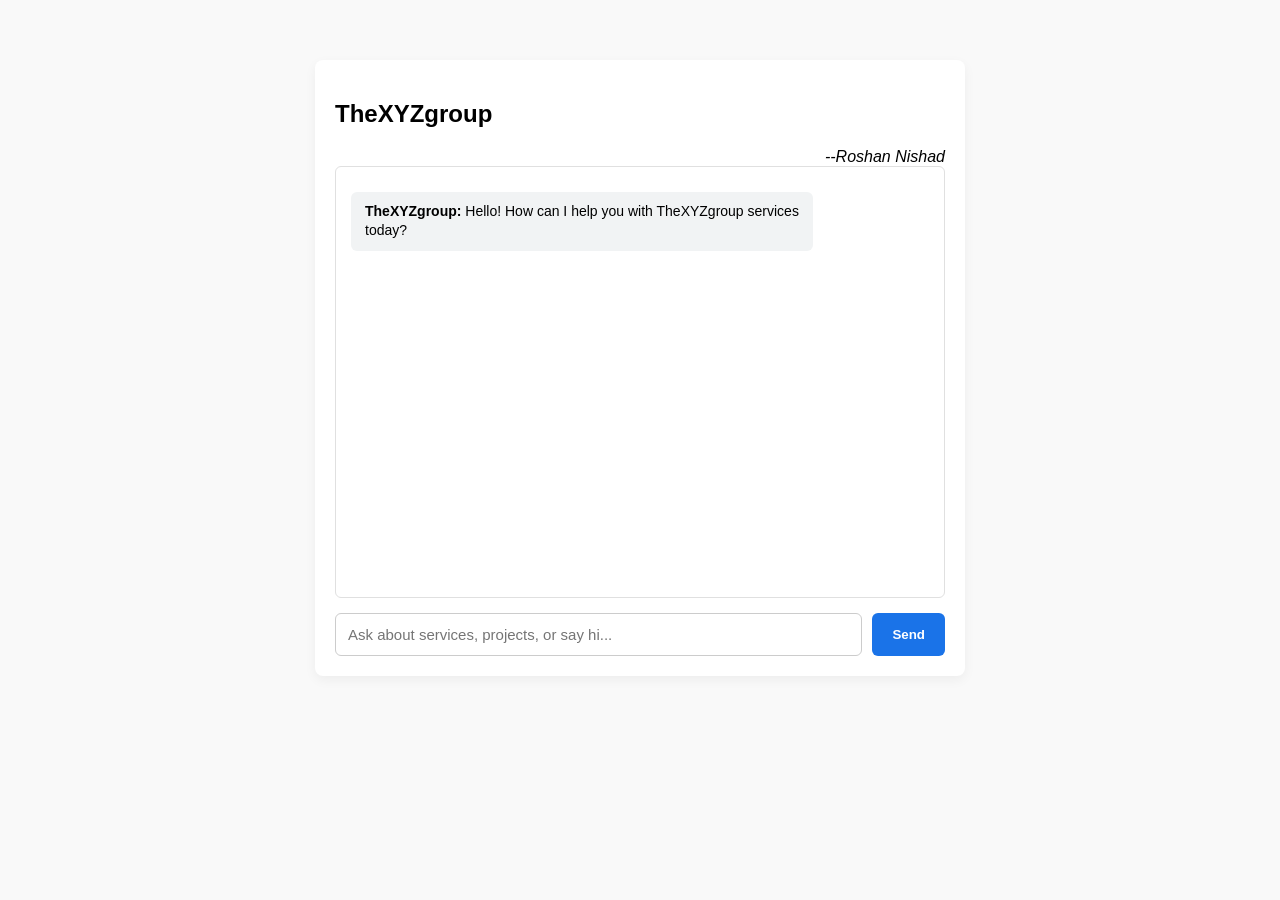
==== index.html @ fff04e06 "Add files via upload" ====
<!DOCTYPE html>
<html lang="en">
<head>
    <meta charset="UTF-8">
    <meta name="viewport" content="width=device-width, initial-scale=1.0">
    <title>TheXYZgroup Chatbot</title>
    <style>
        body { font-family: 'Segoe UI', Tahoma, Geneva, Verdana, sans-serif;
                 max-width: 650px;
                    margin: 40px auto;
                   padding: 20px;
                background: #f9f9f9; }
        .chat-container { background: white;
                            padding: 20px;
                        border-radius: 8px;
                            box-shadow: 0 4px 12px rgba(0,0,0,0.05); }
        #chat-box { border: 1px solid #e0e0e0;
                    height: 400px; overflow-y: auto;
                    padding: 15px; margin-bottom: 15px;
                    border-radius: 6px;
                        background: #fff; }
        .msg { margin: 10px 0;
                padding: 10px 14px;
                border-radius: 6px;
                line-height: 1.4;
                    font-size: 14px; }
        .user { background: #e3f2fd;
             text-align: right;
              margin-left: 20%; }
        .bot { background: #f1f3f4; text-align: left; margin-right: 20%; }
        .input-row { display: flex; gap: 10px; }
        input[type="text"] { flex: 1; padding: 12px; border-radius: 6px; border: 1px solid #ccc; font-size: 15px; outline: none; }
        button { padding: 12px 20px; background: #1a73e8; color: white; border: none; border-radius: 6px; cursor: pointer; font-weight: bold; }
        button:hover { background: #1557b0; }
    </style>
</head>
<body>

    <div class="chat-container">
        <h2>TheXYZgroup</h2>
        <cite style="display: block; text-align: right;">--Roshan Nishad</cite>
        <div id="chat-box">
            <div class="msg bot"><b>TheXYZgroup:</b> Hello! How can I help you with TheXYZgroup services today?</div>
        </div>

        <div class="input-row">
            <input type="text" id="userInput" placeholder="Ask about services, projects, or say hi..." onkeypress="handleKey(event)">
            <button onclick="sendMessage()">Send</button>
        </div>
    </div>

    <script>
        // Track the conversation array in the browser
        let conversationHistory = [];

        async function sendMessage() {
            const inputField = document.getElementById("userInput");
            const message = inputField.value.trim();
            if (!message) return;

            const chatBox = document.getElementById("chat-box");
            chatBox.innerHTML += `<div class="msg user"><b>You:</b> ${message}</div>`;
            inputField.value = "";
            chatBox.scrollTop = chatBox.scrollHeight;

            // Add user message to history
            conversationHistory.push({ role: "user", content: message });

            try {
                const res = await fetch("/chat", {
                    method: "POST",
                    headers: { "Content-Type": "application/json" },
                    body: JSON.stringify({ history: conversationHistory })
                });

                const data = await res.json();
                
                // Add assistant response to history
                conversationHistory.push({ role: "assistant", content: data.response });

                chatBox.innerHTML += `<div class="msg bot"><b>TheXYZgroup:</b> ${data.response}</div>`;
                chatBox.scrollTop = chatBox.scrollHeight;
            } catch (err) {
                chatBox.innerHTML += `<div class="msg bot" style="color: red;"><b>Error:</b> Server communication failed.</div>`;
            }
        }

        function handleKey(e) {
            if (e.key === "Enter") sendMessage();
        }
    </script>
</body>
</html>
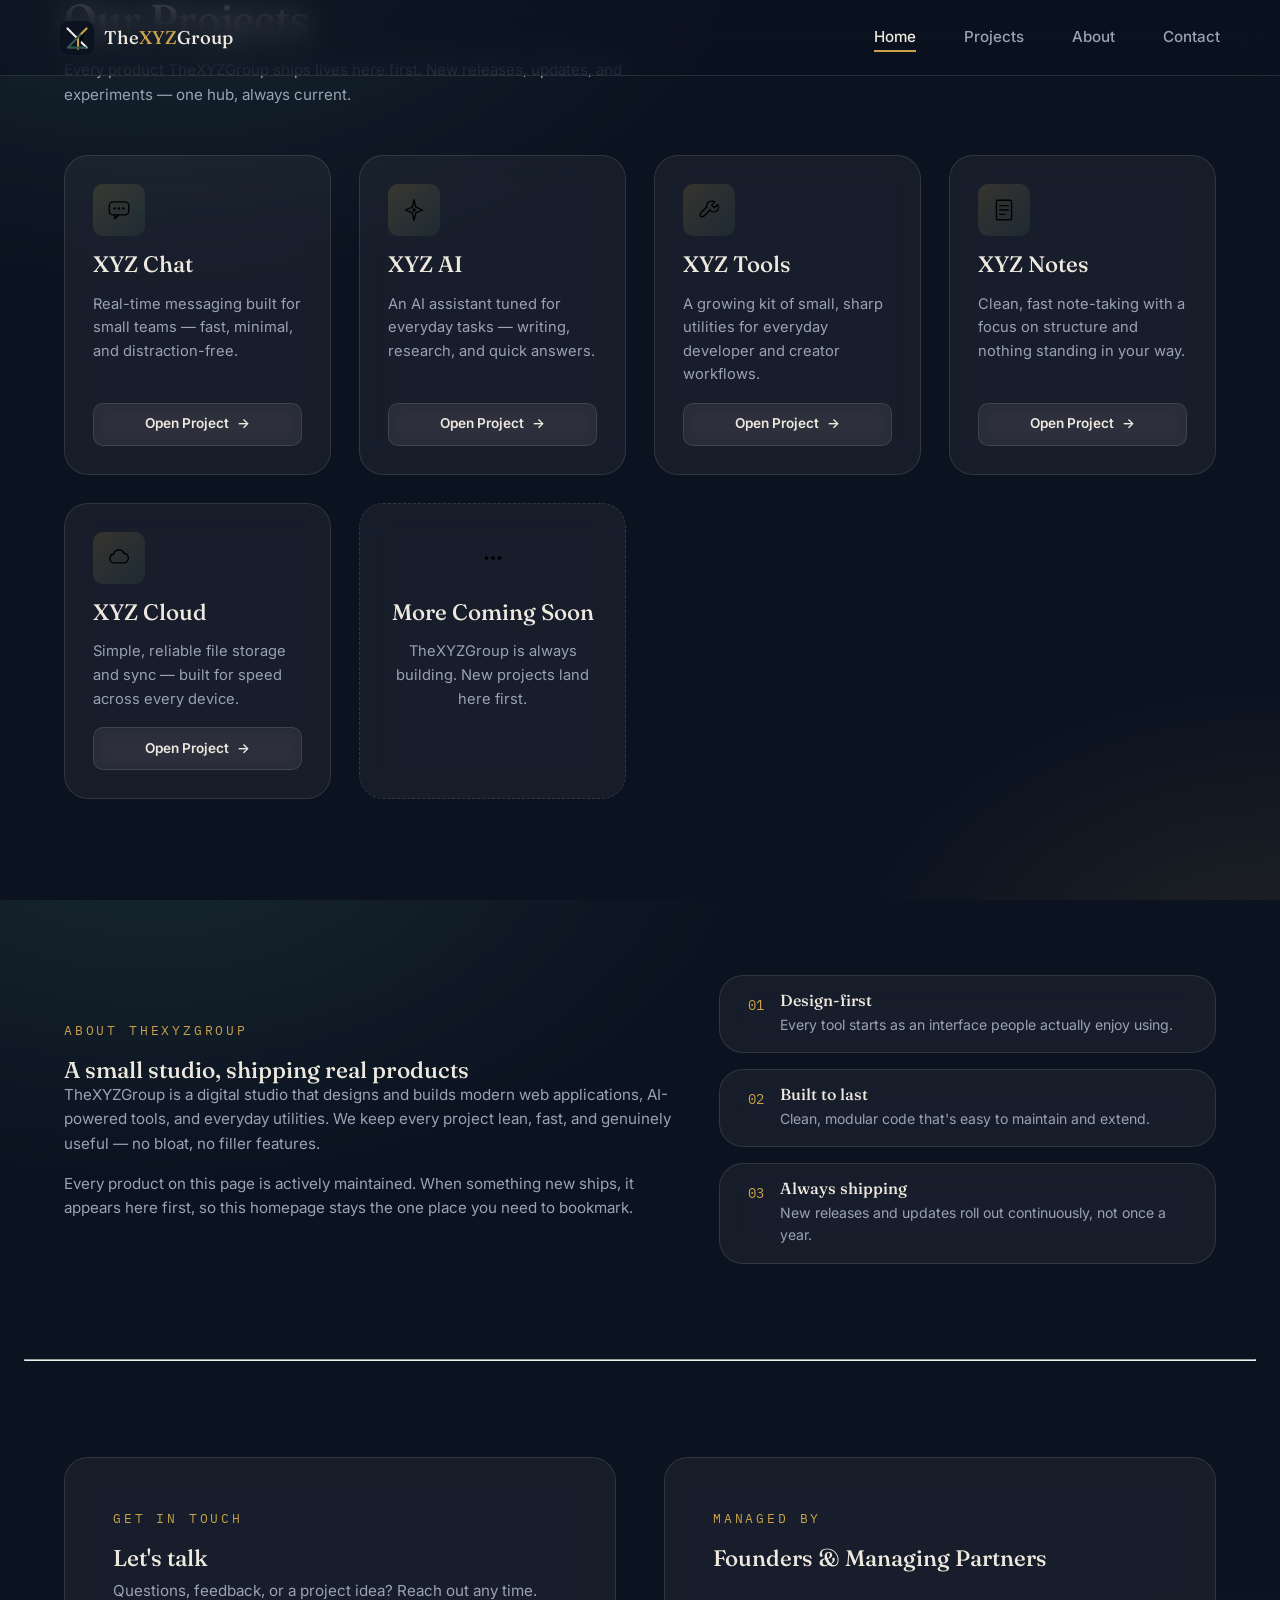
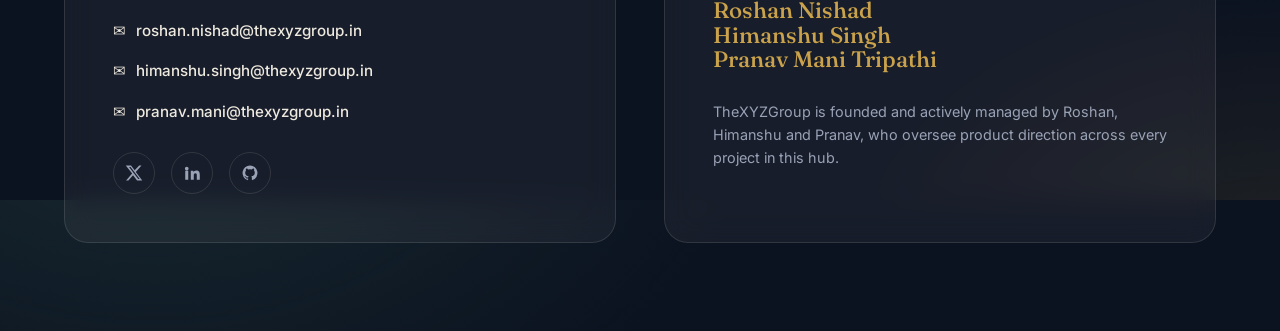
==== commit c931d41f: "Add files via upload" ====
--- a/index.html
+++ b/index.html
@@ -1,93 +1,260 @@
 <!DOCTYPE html>
 <html lang="en">
 <head>
-    <meta charset="UTF-8">
-    <meta name="viewport" content="width=device-width, initial-scale=1.0">
-    <title>TheXYZgroup Chatbot</title>
-    <style>
-        body { font-family: 'Segoe UI', Tahoma, Geneva, Verdana, sans-serif;
-                 max-width: 650px;
-                    margin: 40px auto;
-                   padding: 20px;
-                background: #f9f9f9; }
-        .chat-container { background: white;
-                            padding: 20px;
-                        border-radius: 8px;
-                            box-shadow: 0 4px 12px rgba(0,0,0,0.05); }
-        #chat-box { border: 1px solid #e0e0e0;
-                    height: 400px; overflow-y: auto;
-                    padding: 15px; margin-bottom: 15px;
-                    border-radius: 6px;
-                        background: #fff; }
-        .msg { margin: 10px 0;
-                padding: 10px 14px;
-                border-radius: 6px;
-                line-height: 1.4;
-                    font-size: 14px; }
-        .user { background: #e3f2fd;
-             text-align: right;
-              margin-left: 20%; }
-        .bot { background: #f1f3f4; text-align: left; margin-right: 20%; }
-        .input-row { display: flex; gap: 10px; }
-        input[type="text"] { flex: 1; padding: 12px; border-radius: 6px; border: 1px solid #ccc; font-size: 15px; outline: none; }
-        button { padding: 12px 20px; background: #1a73e8; color: white; border: none; border-radius: 6px; cursor: pointer; font-weight: bold; }
-        button:hover { background: #1557b0; }
-    </style>
+  <!-- ============================ META / SEO ============================ -->
+  <meta charset="UTF-8">
+  <meta name="viewport" content="width=device-width, initial-scale=1.0">
+  <title>TheXYZGroup — Building Innovative Digital Projects</title>
+  <meta name="description" content="TheXYZGroup is a digital studio building modern web apps, AI tools, and utilities. Explore XYZ Chat, XYZ AI, XYZ Tools, XYZ Notes, XYZ Cloud, and more.">
+  <meta name="keywords" content="TheXYZGroup, XYZ Chat, XYZ AI, XYZ Tools, XYZ Notes, XYZ Cloud, digital studio, web apps">
+  <meta name="author" content="Roshan Nishad, Himanshu Singh">
+  <meta name="theme-color" content="#0b1220">
+  <link rel="canonical" href="https://www.thexyzgroup.com/">
+
+  <!-- Favicon -->
+  <link rel="icon" type="image/svg+xml" href="assets/icons/favicon.svg">
+
+  <!-- Open Graph -->
+  <meta property="og:type" content="website">
+  <meta property="og:title" content="TheXYZGroup — Building Innovative Digital Projects">
+  <meta property="og:description" content="A digital studio building modern web apps, AI tools, and utilities. Explore every TheXYZGroup project from one hub.">
+  <meta property="og:image" content="https://www.thexyzgroup.com/assets/images/og-image.png">
+  <meta property="og:url" content="https://www.thexyzgroup.com/">
+  <meta property="og:site_name" content="TheXYZGroup">
+
+  <!-- Twitter Card -->
+  <meta name="twitter:card" content="summary_large_image">
+  <meta name="twitter:title" content="TheXYZGroup — Building Innovative Digital Projects">
+  <meta name="twitter:description" content="A digital studio building modern web apps, AI tools, and utilities.">
+  <meta name="twitter:image" content="https://www.thexyzgroup.com/assets/images/og-image.png">
+
+  <!-- Fonts: display serif + body sans + mono for labels/eyebrows -->
+  <link rel="preconnect" href="https://fonts.googleapis.com">
+  <link rel="preconnect" href="https://fonts.gstatic.com" crossorigin>
+  <link href="https://fonts.googleapis.com/css2?family=Fraunces:opsz,wght@9..144,300;9..144,450;9..144,600&family=Inter:wght@300;400;500;600;700&family=IBM+Plex+Mono:wght@400;500&display=swap" rel="stylesheet">
+
+  <!-- Stylesheet -->
+  <link rel="stylesheet" href="css/style.css">
 </head>
 <body>
 
-    <div class="chat-container">
-        <h2>TheXYZgroup</h2>
-        <cite style="display: block; text-align: right;">--Roshan Nishad</cite>
-        <div id="chat-box">
-            <div class="msg bot"><b>TheXYZgroup:</b> Hello! How can I help you with TheXYZgroup services today?</div>
-        </div>
-
-        <div class="input-row">
-            <input type="text" id="userInput" placeholder="Ask about services, projects, or say hi..." onkeypress="handleKey(event)">
-            <button onclick="sendMessage()">Send</button>
-        </div>
-    </div>
-
-    <script>
-        // Track the conversation array in the browser
-        let conversationHistory = [];
-
-        async function sendMessage() {
-            const inputField = document.getElementById("userInput");
-            const message = inputField.value.trim();
-            if (!message) return;
-
-            const chatBox = document.getElementById("chat-box");
-            chatBox.innerHTML += `<div class="msg user"><b>You:</b> ${message}</div>`;
-            inputField.value = "";
-            chatBox.scrollTop = chatBox.scrollHeight;
-
-            // Add user message to history
-            conversationHistory.push({ role: "user", content: message });
-
-            try {
-                const res = await fetch("/chat", {
-                    method: "POST",
-                    headers: { "Content-Type": "application/json" },
-                    body: JSON.stringify({ history: conversationHistory })
-                });
-
-                const data = await res.json();
-                
-                // Add assistant response to history
-                conversationHistory.push({ role: "assistant", content: data.response });
-
-                chatBox.innerHTML += `<div class="msg bot"><b>TheXYZgroup:</b> ${data.response}</div>`;
-                chatBox.scrollTop = chatBox.scrollHeight;
-            } catch (err) {
-                chatBox.innerHTML += `<div class="msg bot" style="color: red;"><b>Error:</b> Server communication failed.</div>`;
-            }
-        }
-
-        function handleKey(e) {
-            if (e.key === "Enter") sendMessage();
-        }
-    </script>
+  <!-- Accessibility: skip straight to main content -->
+  <a class="skip-link" href="#main">Skip to main content</a>
+
+  <!-- ============================ NAVIGATION ============================ -->
+  <header>
+    <nav class="navbar" id="navbar" aria-label="Primary">
+      <div class="container">
+        <a class="brand" href="#home" aria-label="TheXYZGroup home">
+          <img src="assets/icons/favicon.svg" alt="" width="34" height="34" loading="eager">
+          <span>The<b>XYZ</b>Group</span>
+        </a>
+
+        <ul class="nav-links" id="nav-links">
+          <li><a href="#home" aria-current="page">Home</a></li>
+          <li><a href="#projects">Projects</a></li>
+          <li><a href="#about">About</a></li>
+          <li><a href="#contact">Contact</a></li>
+        </ul>
+      </div>
+    </nav>
+  </header>
+
+  <main id="main">
+
+    <!-- ============================== HERO ============================== -->
+    <section class="hero" id="home" aria-label="Introduction">
+      <div class="hero-bg" aria-hidden="true"></div>
+      <div class="orb orb-1" aria-hidden="true"></div>
+      <div class="orb orb-2" aria-hidden="true"></div>
+      <div class="orb orb-3" aria-hidden="true"></div>
+
+      <div class="container">
+        <span class="hero-tag"><span class="dot" aria-hidden="true"></span>Actively building</span>
+
+        <h1>Building <em>Innovative</em> Digital Projects</h1>
+
+        <p>
+          TheXYZGroup designs and ships modern web apps, AI-powered tools, and everyday
+          utilities — all gathered in one place so you can find, open, and use them in seconds<a  href="birthday.html">.</a>
+        </p>
+
+        <div class="hero-actions">
+          <a class="btn btn-primary" href="#projects">Explore Projects</a>
+          <a class="btn btn-secondary" href="#contact">Contact Us</a>
+        </div>
+      </div>
+    </section>
+
+    <!-- ============================= PROJECTS ============================= -->
+    <section class="section" id="projects" aria-labelledby="projects-heading">
+      <div class="container">
+        <div class="section-head reveal">
+          <span class="eyebrow">What we're building</span>
+          <h2 id="projects-heading">Our Projects</h2>
+          <p>Every product TheXYZGroup ships lives here first. New releases, updates, and experiments — one hub, always current.</p>
+        </div>
+
+        <div class="projects-grid">
+
+          <article class="project-card glass reveal">
+            <div class="project-icon">
+              <img src="assets/icons/xyz-chat.svg" alt="" width="26" height="26" loading="lazy">
+            </div>
+            <h3>XYZ Chat</h3>
+            <p>Real-time messaging built for small teams — fast, minimal, and distraction-free.</p>
+            <a class="btn btn-secondary btn-small" href="coming.html">
+              Open Project <span aria-hidden="true">→</span>
+            </a>
+          </article>
+
+          <article class="project-card glass reveal">
+            <div class="project-icon">
+              <img src="assets/icons/xyz-ai.svg" alt="" width="26" height="26" loading="lazy">
+            </div>
+            <h3>XYZ AI</h3>
+            <p>An AI assistant tuned for everyday tasks — writing, research, and quick answers.</p>
+            <a class="btn btn-secondary btn-small" href="chatbot-ai.html">
+              Open Project <span aria-hidden="true">→</span>
+            </a>
+          </article>
+
+          <article class="project-card glass reveal">
+            <div class="project-icon">
+              <img src="assets/icons/xyz-tools.svg" alt="" width="26" height="26" loading="lazy">
+            </div>
+            <h3>XYZ Tools</h3>
+            <p>A growing kit of small, sharp utilities for everyday developer and creator workflows.</p>
+            <a class="btn btn-secondary btn-small" href="coming.html">
+              Open Project <span aria-hidden="true">→</span>
+            </a>
+          </article>
+
+          <article class="project-card glass reveal">
+            <div class="project-icon">
+              <img src="assets/icons/xyz-notes.svg" alt="" width="26" height="26" loading="lazy">
+            </div>
+            <h3>XYZ Notes</h3>
+            <p>Clean, fast note-taking with a focus on structure and nothing standing in your way.</p>
+            <a class="btn btn-secondary btn-small" href="coming.html">
+              Open Project <span aria-hidden="true">→</span>
+            </a>
+          </article>
+
+          <article class="project-card glass reveal">
+            <div class="project-icon">
+              <img src="assets/icons/xyz-cloud.svg" alt="" width="26" height="26" loading="lazy">
+            </div>
+            <h3>XYZ Cloud</h3>
+            <p>Simple, reliable file storage and sync — built for speed across every device.</p>
+            <a class="btn btn-secondary btn-small" href="coming.html">
+              Open Project <span aria-hidden="true">→</span>
+            </a>
+          </article>
+
+          <article class="project-card glass is-placeholder reveal">
+            <div class="project-icon">
+              <img src="assets/icons/xyz-more.svg" alt="" width="26" height="26" loading="lazy">
+            </div>
+            <h3>More Coming Soon</h3>
+            <p>TheXYZGroup is always building. New projects land here first.</p>
+          </article>
+
+        </div>
+      </div>
+    </section>
+
+    <!-- =============================== ABOUT =============================== -->
+    <section class="section" id="about" aria-labelledby="about-heading">
+      <div class="container about-grid">
+        <div class="about-copy reveal">
+          <span class="eyebrow">About TheXYZGroup</span>
+          <h2 id="about-heading">A small studio, shipping real products</h2>
+          <p>
+            TheXYZGroup is a digital studio that designs and builds modern web applications,
+            AI-powered tools, and everyday utilities. We keep every project lean, fast, and
+            genuinely useful — no bloat, no filler features.
+          </p>
+          <p>
+            Every product on this page is actively maintained. When something new ships,
+            it appears here first, so this homepage stays the one place you need to bookmark.
+          </p>
+        </div>
+
+        <div class="about-pillars reveal">
+          <div class="pillar glass">
+            <span class="num">01</span>
+            <div>
+              <h4>Design-first</h4>
+              <p>Every tool starts as an interface people actually enjoy using.</p>
+            </div>
+          </div>
+          <div class="pillar glass">
+            <span class="num">02</span>
+            <div>
+              <h4>Built to last</h4>
+              <p>Clean, modular code that's easy to maintain and extend.</p>
+            </div>
+          </div>
+          <div class="pillar glass">
+            <span class="num">03</span>
+            <div>
+              <h4>Always shipping</h4>
+              <p>New releases and updates roll out continuously, not once a year.</p>
+            </div>
+          </div>
+        </div>
+      </div>
+    </section><hr>
+    <!-- ============================== CONTACT ============================== -->
+    <section class="section" id="contact" aria-labelledby="contact-heading">
+      <div class="container contact-grid">
+        <div class="contact-card glass reveal">
+          <span class="eyebrow">Get in touch</span>
+          <h2 id="contact-heading">Let's talk</h2>
+          <p style="color:var(--color-text-muted); margin-top:var(--space-xs);">
+            Questions, feedback, or a project idea? Reach out any time.
+          </p>
+
+          <div class="contact-list">
+            <a href="mailto:roshan.nishad@thexyzgroup.in">
+              <span aria-hidden="true">✉</span> roshan.nishad@thexyzgroup.in
+            </a>
+            <a href="mailto:himanshu.singh@thexyzgroup.in">
+              <span aria-hidden="true">✉</span> himanshu.singh@thexyzgroup.in
+            </a>
+            <a href="mailto:pranav.mani@thexyzgroup.in">
+              <span aria-hidden="true">✉</span> pranav.mani@thexyzgroup.in
+            </a>
+          </div>
+
+          <div class="social-row" aria-label="Social media links">
+            <a class="social-icon" href="#" aria-label="TheXYZGroup on X (Twitter)">
+              <svg viewBox="0 0 24 24" fill="currentColor" aria-hidden="true"><path d="M18.9 2H22l-7.6 8.7L23 22h-6.9l-5.4-6.9L4.5 22H1.4l8.1-9.3L1 2h7l4.9 6.3L18.9 2Zm-1.2 18h1.9L7.4 4H5.4l12.3 16Z"/></svg>
+            </a>
+            <a class="social-icon" href="#" aria-label="TheXYZGroup on LinkedIn">
+              <svg viewBox="0 0 24 24" fill="currentColor" aria-hidden="true"><path d="M4.98 3.5a2.5 2.5 0 1 1 0 5 2.5 2.5 0 0 1 0-5ZM3 9h4v12H3V9Zm7 0h3.8v1.7h.05c.53-.95 1.83-1.95 3.77-1.95 4.03 0 4.78 2.53 4.78 5.83V21h-4v-5.6c0-1.34-.02-3.06-1.87-3.06-1.87 0-2.16 1.46-2.16 2.96V21h-4V9Z"/></svg>
+            </a>
+            <a class="social-icon" href="#" aria-label="TheXYZGroup on GitHub">
+              <svg viewBox="0 0 24 24" fill="currentColor" aria-hidden="true"><path d="M12 2a10 10 0 0 0-3.16 19.49c.5.09.68-.22.68-.48v-1.7c-2.78.6-3.37-1.34-3.37-1.34-.46-1.15-1.11-1.46-1.11-1.46-.9-.62.07-.6.07-.6 1 .07 1.53 1.03 1.53 1.03.9 1.53 2.34 1.09 2.91.83.09-.65.35-1.09.63-1.34-2.22-.25-4.56-1.11-4.56-4.94 0-1.09.39-1.98 1.03-2.68-.1-.25-.45-1.27.1-2.65 0 0 .84-.27 2.75 1.02a9.53 9.53 0 0 1 5 0c1.91-1.29 2.75-1.02 2.75-1.02.55 1.38.2 2.4.1 2.65.64.7 1.03 1.59 1.03 2.68 0 3.84-2.34 4.68-4.57 4.93.36.31.68.92.68 1.85v2.74c0 .27.18.58.69.48A10 10 0 0 0 12 2Z"/></svg>
+            </a>
+          </div>
+        </div>
+
+        <div class="contact-card glass reveal">
+          <span class="eyebrow">Managed by</span>
+          <h2 style="font-size:var(--fs-h3);">Founders &amp; Managing Partners</h2>
+          <div class="contact-list" style="margin-top:var(--space-md);">
+            <h2 style="font-size:var(--fs-h3);color:  #c9a24b">Roshan Nishad <span style="color:white"><br></span> Himanshu Singh <span style="color:white"><br></span> Pranav Mani Tripathi</h2></div>
+          <p style="color:var(--color-text-muted); margin-top:var(--space-md); font-size:0.9rem;">
+            TheXYZGroup is founded and actively managed by Roshan, Himanshu and Pranav, who oversee
+            product direction across every project in this hub.
+          </p>
+        </div>
+      </div>
+    </section>
+  </main>
+  <!-- JavaScript (deferred so it never blocks rendering) -->
+  <script src="js/script.js" defer></script>
 </body>
 </html>
--- a/css/style.css
+++ b/css/style.css
@@ -0,0 +1,834 @@
+
+:root{
+  --color-bg:            #0b1220;
+  --color-bg-alt:        #0f1a30;
+  --color-surface:       rgba(238, 233, 223, 0.05);
+  --color-surface-solid: #121c33;
+  --color-border:        rgba(238, 233, 223, 0.12);
+  --color-text:          #eee9df;
+  --color-text-muted:    #9aa2b6;
+  --color-brass:         #c9a24b;
+  --color-brass-strong:  #e0b968;
+  --color-teal:          #31584f;
+  --color-teal-strong:   #3f7267;
+
+  --gradient-hero: radial-gradient(1200px 700px at 12% -10%, rgba(49,88,79,0.35), transparent 60%),
+                    radial-gradient(900px 650px at 100% 0%, rgba(201,162,75,0.16), transparent 55%);
+  --gradient-cta:  linear-gradient(135deg, var(--color-brass) 0%, var(--color-brass-strong) 100%);
+
+  --font-display: 'Fraunces', Georgia, serif;
+  --font-body:    'Inter', -apple-system, BlinkMacSystemFont, sans-serif;
+  --font-mono:    'IBM Plex Mono', 'Courier New', monospace;
+
+  --fs-h1:   clamp(2.2rem, 6vw, 4.4rem);
+  --fs-h2:   clamp(1.7rem, 4vw, 2.6rem);
+  --fs-h3:   clamp(1.15rem, 2.4vw, 1.4rem);
+  --fs-body: clamp(0.95rem, 1.1vw, 1.05rem);
+  --fs-small:clamp(0.8rem, 1vw, 0.875rem);
+
+  --space-xs: 0.5rem;
+  --space-sm: 1rem;
+  --space-md: 1.75rem;
+  --space-lg: 3rem;
+  --space-xl: 5.5rem;
+
+  --radius-sm: 10px;
+  --radius-md: 16px;
+  --radius-lg: 24px;
+  --shadow-soft: 0 10px 30px rgba(0,0,0,0.35);
+  --shadow-lift: 0 20px 45px rgba(0,0,0,0.45);
+
+  /* Motion */
+  --ease: cubic-bezier(.2,.7,.2,1);
+  --dur-fast: 0.25s;
+  --dur-med:  0.5s;
+
+  /* Layout */
+  --container-max: 1240px;
+  --nav-height: 76px;
+}
+/* ------------------------------ 2. RESET -------------------------------- */
+*, *::before, *::after{ box-sizing: border-box; }
+html{
+  scroll-behavior: smooth;
+  scroll-padding-top: var(--nav-height);
+}
+body{
+  margin: 0;
+  background: var(--color-bg);
+  color: var(--color-text);
+  font-family: var(--font-body);
+  font-size: var(--fs-body);
+  line-height: 1.6;
+  -webkit-font-smoothing: antialiased;
+  overflow-x: hidden;
+  transition: background var(--dur-med) var(--ease), color var(--dur-med) var(--ease);
+}
+img{ max-width: 100%; display: block; }
+a{ color: inherit; text-decoration: none; }
+button{ font: inherit; cursor: pointer; }
+ul{ list-style: none; margin: 0; padding: 0; }
+h1, h2, h3, h4{
+  font-family: var(--font-display);
+  font-weight: 500;
+  line-height: 1.1;
+  margin: 0;
+}
+p{ margin: 0; }
+
+/* Respect reduced-motion preference */
+@media (prefers-reduced-motion: reduce){
+  html{ scroll-behavior: auto; }
+  *, *::before, *::after{
+    animation-duration: 0.01ms !important;
+    animation-iteration-count: 1 !important;
+    transition-duration: 0.01ms !important;
+  }
+}
+
+/* Visible keyboard focus for accessibility */
+a:focus-visible,
+button:focus-visible,
+input:focus-visible{
+  outline: 2px solid var(--color-brass);
+  outline-offset: 3px;
+  border-radius: 4px;
+}
+
+/* Skip-to-content link (accessibility) */
+.skip-link{
+  position: absolute;
+  left: -999px;
+  top: auto;
+  background: var(--color-brass);
+  color: var(--color-bg);
+  padding: 12px 18px;
+  border-radius: 0 0 8px 0;
+  z-index: 1000;
+  font-weight: 600;
+}
+.skip-link:focus{
+  left: 0;
+  top: 0;
+}
+
+/* ----------------------------- 3. UTILITIES ------------------------------ */
+.container{
+  width: 100%;
+  max-width: var(--container-max);
+  margin-inline: auto;
+  padding-inline: clamp(1.25rem, 4vw, 2.5rem);
+}
+.section{
+  padding-block: var(--space-xl);
+}
+.section-head{
+  max-width: 640px;
+  margin-bottom: var(--space-lg);
+}
+.eyebrow{
+  display: inline-block;
+  font-family: var(--font-mono);
+  font-size: var(--fs-small);
+  letter-spacing: 0.22em;
+  text-transform: uppercase;
+  color: var(--color-brass);
+  margin-bottom: var(--space-sm);
+}
+.section-head h2{ font-size: var(--fs-h2); margin-bottom: var(--space-sm); }
+.section-head p{ color: var(--color-text-muted); font-size: var(--fs-body); }
+
+/* Buttons */
+.btn{
+  position: relative;
+  overflow: hidden;
+  display: inline-flex;
+  align-items: center;
+  justify-content: center;
+  gap: 0.5rem;
+  padding: 0.9rem 1.75rem;
+  border-radius: var(--radius-sm);
+  font-weight: 600;
+  font-size: 0.95rem;
+  border: 1px solid transparent;
+  transition: transform var(--dur-fast) var(--ease), box-shadow var(--dur-fast) var(--ease);
+  white-space: nowrap;
+}
+.btn:hover{ transform: translateY(-3px); }
+.btn:active{ transform: translateY(-1px); }
+
+.btn-primary{
+  background: var(--gradient-cta);
+  color: #17110a;
+  box-shadow: 0 8px 24px rgba(201,162,75,0.28);
+}
+.btn-primary:hover{ box-shadow: 0 14px 32px rgba(201,162,75,0.4); }
+
+.btn-secondary{
+  background: var(--color-surface);
+  color: var(--color-text);
+  border-color: var(--color-border);
+  backdrop-filter: blur(8px);
+}
+.btn-secondary:hover{ border-color: var(--color-brass); color: var(--color-brass-strong); }
+
+.btn-small{
+  padding: 0.6rem 1.1rem;
+  font-size: 0.85rem;
+  width: 100%;
+}
+
+/* Ripple effect (JS toggles .rippling + custom props --rx/--ry) */
+.btn .ripple{
+  position: absolute;
+  border-radius: 50%;
+  background: rgba(255,255,255,0.35);
+  transform: scale(0);
+  pointer-events: none;
+  animation: ripple 600ms ease-out forwards;
+}
+@keyframes ripple{
+  to{ transform: scale(3.2); opacity: 0; }
+}
+
+/* Glass card base */
+.glass{
+  background: var(--color-surface);
+  border: 1px solid var(--color-border);
+  backdrop-filter: blur(14px);
+  -webkit-backdrop-filter: blur(14px);
+  border-radius: var(--radius-lg);
+}
+
+/* Reveal-on-scroll (JS adds .is-visible via IntersectionObserver) */
+.reveal{
+  opacity: 0;
+  transform: translateY(24px);
+  transition: opacity 0.8s var(--ease), transform 0.8s var(--ease);
+}
+.reveal.is-visible{
+  opacity: 1;
+  transform: translateY(0);
+}
+
+/* ----------------------------- 4. NAVIGATION ----------------------------- */
+.navbar{
+  position: fixed;
+  inset: 0 0 auto 0;
+  height: var(--nav-height);
+  z-index: 100;
+  display: flex;
+  align-items: center;
+  background: rgba(11, 18, 32, 0.65);
+  backdrop-filter: blur(16px);
+  -webkit-backdrop-filter: blur(16px);
+  border-bottom: 1px solid var(--color-border);
+  transition: background var(--dur-med) var(--ease);
+}
+[data-theme="light"] .navbar{ background: rgba(247, 245, 240, 0.75); }
+
+.navbar.is-scrolled{
+  box-shadow: var(--shadow-soft);
+}
+
+.navbar .container{
+  display: flex;
+  align-items: center;
+  justify-content: space-between;
+}
+
+.brand{
+  display: flex;
+  align-items: center;
+  gap: 0.6rem;
+  font-family: var(--font-display);
+  font-size: 1.15rem;
+  font-weight: 500;
+}
+.brand img{ width: 34px; height: 34px; border-radius: 8px; }
+.brand b{ color: var(--color-brass); font-weight: 500; }
+
+.nav-links{
+  display: flex;
+  align-items: center;
+  gap: var(--space-lg);
+}
+.nav-links a{
+  font-size: 0.95rem;
+  font-weight: 500;
+  color: var(--color-text-muted);
+  position: relative;
+  padding-block: 4px;
+  transition: color var(--dur-fast) var(--ease);
+}
+.nav-links a::after{
+  content: "";
+  position: absolute;
+  left: 0; bottom: -2px;
+  width: 0; height: 2px;
+  background: var(--color-brass);
+  transition: width var(--dur-fast) var(--ease);
+}
+.nav-links a:hover,
+.nav-links a[aria-current="page"]{ color: var(--color-text); }
+.nav-links a:hover::after,
+.nav-links a[aria-current="page"]::after{ width: 100%; }
+
+.nav-actions{ display: flex; align-items: center; gap: var(--space-sm); }
+
+/* Theme toggle switch */
+.theme-toggle{
+  position: relative;
+  width: 52px;
+  height: 28px;
+  border-radius: 999px;
+  border: 1px solid var(--color-border);
+  background: var(--color-surface);
+  padding: 3px;
+}
+.theme-toggle .knob{
+  width: 20px; height: 20px;
+  border-radius: 50%;
+  background: var(--color-brass);
+  transition: transform var(--dur-fast) var(--ease);
+  display: flex; align-items: center; justify-content: center;
+  font-size: 11px;
+}
+[data-theme="light"] .theme-toggle .knob{ transform: translateX(24px); }
+
+/* Hamburger (mobile) */
+.hamburger{
+  display: none;
+  flex-direction: column;
+  gap: 5px;
+  width: 32px;
+  height: 32px;
+  padding: 6px;
+  background: transparent;
+  border: none;
+}
+.hamburger span{
+  display: block;
+  height: 2px;
+  width: 100%;
+  background: var(--color-text);
+  border-radius: 2px;
+  transition: transform var(--dur-fast) var(--ease), opacity var(--dur-fast) var(--ease);
+}
+.hamburger[aria-expanded="true"] span:nth-child(1){ transform: translateY(7px) rotate(45deg); }
+.hamburger[aria-expanded="true"] span:nth-child(2){ opacity: 0; }
+.hamburger[aria-expanded="true"] span:nth-child(3){ transform: translateY(-7px) rotate(-45deg); }
+
+/* --------------------------------- 5. HERO -------------------------------- */
+.hero{
+  position: relative;
+  min-height: 100svh;
+  display: flex;
+  align-items: center;
+  padding-top: var(--nav-height);
+  background: var(--gradient-hero), var(--color-bg);
+  overflow: hidden;
+}
+
+/* Animated ambient background: drifting glow orbs + grid */
+.hero-bg{
+  position: absolute;
+  inset: 0;
+  z-index: 0;
+  background-image:
+    linear-gradient(var(--color-border) 1px, transparent 1px),
+    linear-gradient(90deg, var(--color-border) 1px, transparent 1px);
+  background-size: 64px 64px;
+  mask-image: radial-gradient(ellipse 70% 60% at 50% 30%, black 40%, transparent 85%);
+  opacity: 0.5;
+}
+.orb{
+  position: absolute;
+  border-radius: 50%;
+  filter: blur(70px);
+  opacity: 0.55;
+  animation: drift 16s ease-in-out infinite;
+}
+.orb-1{ width: 380px; height: 380px; background: var(--color-teal-strong); top: -80px; left: -60px; }
+.orb-2{ width: 320px; height: 320px; background: var(--color-brass); bottom: -100px; right: -60px; animation-delay: -6s; }
+.orb-3{ width: 220px; height: 220px; background: var(--color-teal); top: 40%; right: 20%; animation-delay: -10s; }
+
+@keyframes drift{
+  0%, 100%{ transform: translate(0,0) scale(1); }
+  50%{ transform: translate(30px, -30px) scale(1.08); }
+}
+
+.hero .container{
+  position: relative;
+  z-index: 1;
+  display: flex;
+  flex-direction: column;
+  align-items: flex-start;
+  gap: var(--space-md);
+  max-width: 820px;
+}
+
+.hero-tag{
+  display: inline-flex;
+  align-items: center;
+  gap: 8px;
+  font-family: var(--font-mono);
+  font-size: 0.78rem;
+  letter-spacing: 0.16em;
+  text-transform: uppercase;
+  color: var(--color-brass);
+  padding: 8px 16px;
+  border: 1px solid rgba(201,162,75,0.35);
+  border-radius: 999px;
+}
+.hero-tag .dot{
+  width: 6px; height: 6px; border-radius: 50%;
+  background: var(--color-brass);
+  animation: pulse 2.4s infinite;
+}
+@keyframes pulse{
+  0%{ box-shadow: 0 0 0 0 rgba(201,162,75,0.55); }
+  70%{ box-shadow: 0 0 0 8px rgba(201,162,75,0); }
+  100%{ box-shadow: 0 0 0 0 rgba(201,162,75,0); }
+}
+
+.hero h1{
+  font-size: var(--fs-h1);
+  max-width: 14ch;
+}
+.hero h1 em{ font-style: italic; color: var(--color-brass); font-weight: 300; }
+
+.hero p{
+  font-size: clamp(1rem, 1.6vw, 1.2rem);
+  color: var(--color-text-muted);
+  max-width: 56ch;
+}
+
+.hero-actions{
+  display: flex;
+  gap: var(--space-sm);
+  flex-wrap: wrap;
+  margin-top: var(--space-xs);
+}
+
+.scroll-cue{
+  position: absolute;
+  bottom: var(--space-lg);
+  left: 50%;
+  transform: translateX(-50%);
+  display: flex;
+  flex-direction: column;
+  align-items: center;
+  gap: 6px;
+  color: var(--color-text-muted);
+  font-family: var(--font-mono);
+  font-size: 0.7rem;
+  letter-spacing: 0.14em;
+  text-transform: uppercase;
+  animation: bob 2.4s ease-in-out infinite;
+}
+@keyframes bob{
+  0%, 100%{ transform: translate(-50%, 0); }
+  50%{ transform: translate(-50%, 8px); }
+}
+
+/* ------------------------------- 6. PROJECTS ------------------------------ */
+.projects-grid{
+  display: grid;
+  grid-template-columns: repeat(auto-fit, minmax(260px, 1fr));
+  gap: var(--space-md);
+}
+
+.project-card{
+  display: flex;
+  flex-direction: column;
+  gap: var(--space-sm);
+  padding: var(--space-md);
+  transition: transform var(--dur-med) var(--ease), border-color var(--dur-fast) var(--ease), box-shadow var(--dur-med) var(--ease);
+}
+.project-card:hover,
+.project-card:focus-within{
+  transform: translateY(-8px);
+  border-color: rgba(201,162,75,0.4);
+  box-shadow: var(--shadow-lift);
+}
+
+.project-icon{
+  width: 52px;
+  height: 52px;
+  display: flex;
+  align-items: center;
+  justify-content: center;
+  border-radius: var(--radius-sm);
+  background: linear-gradient(135deg, rgba(201,162,75,0.18), rgba(49,88,79,0.22));
+  color: var(--color-brass);
+}
+.project-icon img{ width: 26px; height: 26px; }
+
+.project-card h3{ font-size: var(--fs-h3); }
+.project-card p{
+  color: var(--color-text-muted);
+  font-size: 0.92rem;
+  flex-grow: 1;
+}
+
+.project-card.is-placeholder{
+  align-items: center;
+  justify-content: center;
+  text-align: center;
+  border-style: dashed;
+}
+.project-card.is-placeholder .project-icon{ background: transparent; color: var(--color-text-muted); }
+
+/* --------------------------------- 7. ABOUT ------------------------------- */
+.about-grid{
+  display: grid;
+  grid-template-columns: 1.1fr 0.9fr;
+  gap: var(--space-lg);
+  align-items: center;
+}
+.about-copy p{ color: var(--color-text-muted); margin-bottom: var(--space-sm); }
+.about-copy p:last-child{ margin-bottom: 0; }
+
+.about-pillars{
+  display: grid;
+  gap: var(--space-sm);
+}
+.pillar{
+  display: flex;
+  gap: var(--space-sm);
+  padding: var(--space-sm) var(--space-md);
+  align-items: flex-start;
+}
+.pillar .num{
+  font-family: var(--font-mono);
+  color: var(--color-brass);
+  font-size: 0.85rem;
+  margin-top: 3px;
+}
+.pillar h4{ font-size: 1rem; margin-bottom: 4px; }
+.pillar p{ color: var(--color-text-muted); font-size: 0.88rem; }
+
+/* ------------------------------ 8. STATISTICS ----------------------------- */
+.stats-grid{
+  display: grid;
+  grid-template-columns: repeat(auto-fit, minmax(160px, 1fr));
+  gap: var(--space-md);
+  text-align: center;
+}
+.stat-card{ padding: var(--space-lg) var(--space-sm); }
+.stat-number{
+  font-family: var(--font-display);
+  font-size: clamp(2.2rem, 5vw, 3.2rem);
+  color: var(--color-brass);
+  display: flex;
+  align-items: baseline;
+  justify-content: center;
+  gap: 2px;
+}
+.stat-label{
+  margin-top: var(--space-xs);
+  font-family: var(--font-mono);
+  font-size: 0.78rem;
+  letter-spacing: 0.14em;
+  text-transform: uppercase;
+  color: var(--color-text-muted);
+}
+
+/* ------------------------------- 9. CONTACT ------------------------------- */
+.contact-grid{
+  display: grid;
+  grid-template-columns: 1fr 1fr;
+  gap: var(--space-lg);
+}
+.contact-card{ padding: var(--space-lg); }
+.contact-list{ display: grid; gap: var(--space-sm); margin-top: var(--space-sm); }
+.contact-list a{
+  display: flex;
+  align-items: center;
+  gap: 10px;
+  color: var(--color-text);
+  font-weight: 500;
+  transition: color var(--dur-fast) var(--ease);
+}
+.contact-list a:hover{ color: var(--color-brass-strong); }
+
+.social-row{
+  display: flex;
+  gap: var(--space-sm);
+  margin-top: var(--space-md);
+}
+.social-icon{
+  width: 42px; height: 42px;
+  display: flex; align-items: center; justify-content: center;
+  border-radius: 50%;
+  border: 1px solid var(--color-border);
+  color: var(--color-text-muted);
+  transition: color var(--dur-fast) var(--ease), border-color var(--dur-fast) var(--ease), transform var(--dur-fast) var(--ease);
+}
+.social-icon:hover{
+  color: var(--color-brass);
+  border-color: var(--color-brass);
+  transform: translateY(-3px);
+}
+.social-icon svg{ width: 18px; height: 18px; }
+
+/* ----------------------------- 12. RESPONSIVE ------------------------------ */
+
+/* Mobile nav drawer (≤ 860px) */
+@media (max-width: 860px){
+  .nav-links{
+    position: fixed;
+    top: var(--nav-height);
+    left: 0; right: 0;
+    flex-direction: column;
+    align-items: flex-start;
+    gap: 0;
+    background: var(--color-bg-alt);
+    border-bottom: 1px solid var(--color-border);
+    padding: var(--space-sm) clamp(1.25rem, 4vw, 2.5rem) var(--space-md);
+    transform: translateY(-8px);
+    opacity: 0;
+    visibility: hidden;
+    transition: opacity var(--dur-fast) var(--ease), transform var(--dur-fast) var(--ease), visibility var(--dur-fast);
+  }
+  .nav-links.is-open{
+    transform: translateY(0);
+    opacity: 1;
+    visibility: visible;
+  }
+  .nav-links a{ padding-block: 12px; width: 100%; }
+  .hamburger{ display: flex; }
+
+  .about-grid,
+  .contact-grid{ grid-template-columns: 1fr; }
+  .footer-top{ grid-template-columns: 1fr; gap: var(--space-md); }
+}
+
+@media (max-width: 480px){
+  .hero-actions .btn{ width: 100%; }
+  .hero-actions{ flex-direction: column; }
+}
+
+/* Large desktop / 4K refinement */
+@media (min-width: 1600px){
+  :root{ --container-max: 1440px; }
+}
+  :root{
+    --color-bg:            #0b1220;
+    --color-surface:       rgba(238, 233, 223, 0.05);
+    --color-border:        rgba(238, 233, 223, 0.12);
+    --color-text:          #eee9df;
+    --color-text-muted:    #9aa2b6;
+    --color-brass:         #c9a24b;
+    --color-brass-strong:  #e0b968;
+    --color-teal:           #31584f;
+    --font-display: 'Fraunces', Georgia, serif;
+    --font-body:    'Inter', -apple-system, BlinkMacSystemFont, sans-serif;
+    --font-mono:    'IBM Plex Mono', 'Courier New', monospace;
+    --radius-md: 16px;
+    --radius-sm: 10px;
+  }
+
+  *{ box-sizing: border-box; }
+  html, body{ height: 100%; }
+  body{
+    margin: 0;
+    min-height: 100%;
+    display: flex;
+    align-items: center;
+    justify-content: center;
+    padding: 24px;
+    background:
+      radial-gradient(1000px 620px at 12% -10%, rgba(49,88,79,0.32), transparent 60%),
+      radial-gradient(800px 560px at 100% 110%, rgba(201,162,75,0.12), transparent 55%),
+      var(--color-bg);
+    color: var(--color-text);
+    font-family: var(--font-body);
+    -webkit-font-smoothing: antialiased;
+  }
+
+  .page{
+    width: 100%;
+    max-width: 640px;
+  }
+
+  .back-link{
+    display: inline-flex;
+    align-items: center;
+    gap: 6px;
+    font-family: var(--font-mono);
+    font-size: 12px;
+    letter-spacing: 0.08em;
+    text-transform: uppercase;
+    color: var(--color-text-muted);
+    text-decoration: none;
+    margin-bottom: 20px;
+    transition: color 0.2s ease;
+  }
+  .back-link:hover{ color: var(--color-brass); }
+
+  .chat-card{
+    background: var(--color-surface);
+    border: 1px solid var(--color-border);
+    backdrop-filter: blur(14px);
+    -webkit-backdrop-filter: blur(14px);
+    border-radius: var(--radius-md);
+    padding: 24px;
+    box-shadow: 0 20px 45px rgba(0,0,0,0.35);
+  }
+
+  .chat-header{
+    display: flex;
+    align-items: center;
+    gap: 12px;
+    margin-bottom: 18px;
+  }
+  .chat-avatar{
+    width: 40px; height: 40px;
+    border-radius: 10px;
+    display: flex; align-items: center; justify-content: center;
+    background: linear-gradient(135deg, rgba(201,162,75,0.22), rgba(49,88,79,0.28));
+    color: var(--color-brass);
+    font-family: var(--font-display);
+    font-size: 18px;
+    flex-shrink: 0;
+  }
+  .chat-title h1{
+    font-family: var(--font-display);
+    font-size: 1.25rem;
+    font-weight: 500;
+    margin: 0;
+  }
+  .chat-title p{
+    margin: 2px 0 0;
+    font-size: 12px;
+    color: var(--color-text-muted);
+    display: flex;
+    align-items: center;
+    gap: 6px;
+  }
+  .status-dot{
+    width: 6px; height: 6px;
+    border-radius: 50%;
+    background: #4caf50;
+    display: inline-block;
+    animation: pulse 2.2s infinite;
+  }
+  @keyframes pulse{
+    0%{ box-shadow: 0 0 0 0 rgba(76,175,80,0.55); }
+    70%{ box-shadow: 0 0 0 6px rgba(76,175,80,0); }
+    100%{ box-shadow: 0 0 0 0 rgba(76,175,80,0); }
+  }
+
+  #chat-box{
+    height: 400px;
+    overflow-y: auto;
+    padding: 6px 4px;
+    margin-bottom: 16px;
+    display: flex;
+    flex-direction: column;
+    gap: 10px;
+  }
+  #chat-box::-webkit-scrollbar{ width: 6px; }
+  #chat-box::-webkit-scrollbar-thumb{ background: var(--color-border); border-radius: 4px; }
+
+  .msg{
+    max-width: 78%;
+    padding: 10px 14px;
+    border-radius: var(--radius-sm);
+    line-height: 1.5;
+    font-size: 14px;
+    word-wrap: break-word;
+  }
+  .msg strong{ color: var(--color-brass-strong); font-weight: 600; }
+  .msg .sender{
+    display: block;
+    font-family: var(--font-mono);
+    font-size: 10px;
+    letter-spacing: 0.08em;
+    text-transform: uppercase;
+    margin-bottom: 4px;
+    opacity: 0.7;
+  }
+
+  .msg.user{
+    align-self: flex-end;
+    background: rgba(201,162,75,0.16);
+    border: 1px solid rgba(201,162,75,0.3);
+    color: var(--color-text);
+  }
+  .msg.bot{
+    align-self: flex-start;
+    background: rgba(49,88,79,0.22);
+    border: 1px solid rgba(49,88,79,0.4);
+    color: var(--color-text);
+  }
+  .msg.error{
+    align-self: flex-start;
+    background: rgba(220,80,80,0.12);
+    border: 1px solid rgba(220,80,80,0.4);
+    color: #ffb4b4;
+  }
+
+  .typing-dots{
+    display: inline-flex;
+    gap: 4px;
+    align-items: center;
+    padding: 4px 0;
+  }
+  .typing-dots span{
+    width: 6px; height: 6px;
+    border-radius: 50%;
+    background: var(--color-text-muted);
+    animation: bounce 1.2s infinite ease-in-out;
+  }
+  .typing-dots span:nth-child(2){ animation-delay: 0.15s; }
+  .typing-dots span:nth-child(3){ animation-delay: 0.3s; }
+  @keyframes bounce{
+    0%, 60%, 100%{ transform: translateY(0); opacity: 0.5; }
+    30%{ transform: translateY(-4px); opacity: 1; }
+  }
+
+  .input-row{
+    display: flex;
+    gap: 10px;
+  }
+  #userInput{
+    flex: 1;
+    padding: 12px 14px;
+    border-radius: var(--radius-sm);
+    border: 1px solid var(--color-border);
+    background: rgba(255,255,255,0.03);
+    color: var(--color-text);
+    font-family: var(--font-body);
+    font-size: 14px;
+    outline: none;
+    transition: border-color 0.2s ease;
+  }
+  #userInput::placeholder{ color: var(--color-text-muted); }
+  #userInput:focus{ border-color: var(--color-brass); }
+  #userInput:disabled{ opacity: 0.6; }
+
+  #sendBtn{
+    padding: 12px 22px;
+    background: linear-gradient(135deg, var(--color-brass) 0%, var(--color-brass-strong) 100%);
+    color: #17110a;
+    border: none;
+    border-radius: var(--radius-sm);
+    font-weight: 600;
+    font-size: 14px;
+    cursor: pointer;
+    transition: transform 0.2s ease, opacity 0.2s ease;
+  }
+  #sendBtn:hover:not(:disabled){ transform: translateY(-2px); }
+  #sendBtn:disabled{ opacity: 0.55; cursor: not-allowed; transform: none; }
+
+  a:focus-visible, button:focus-visible, input:focus-visible{
+    outline: 2px solid var(--color-brass);
+    outline-offset: 2px;
+  }
+
+  @media (max-width: 480px){
+    .msg{ max-width: 88%; }
+  }
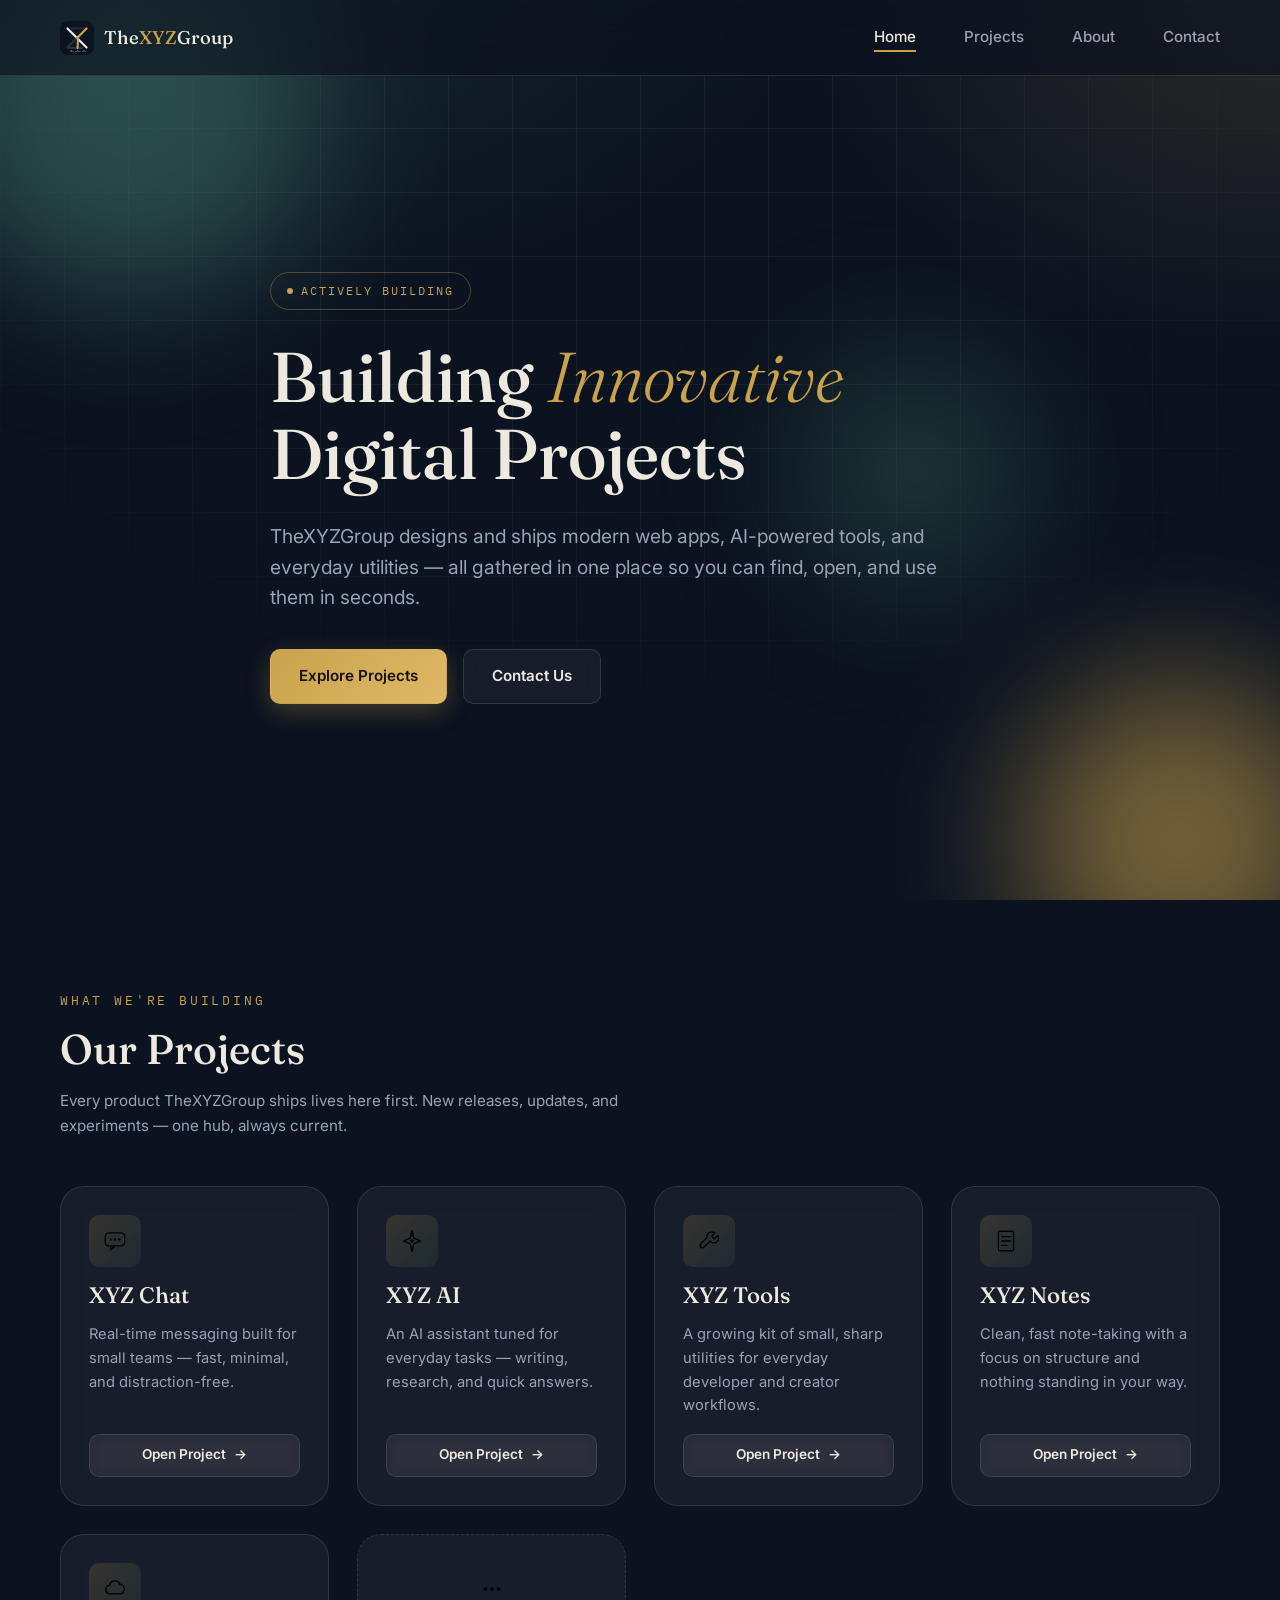
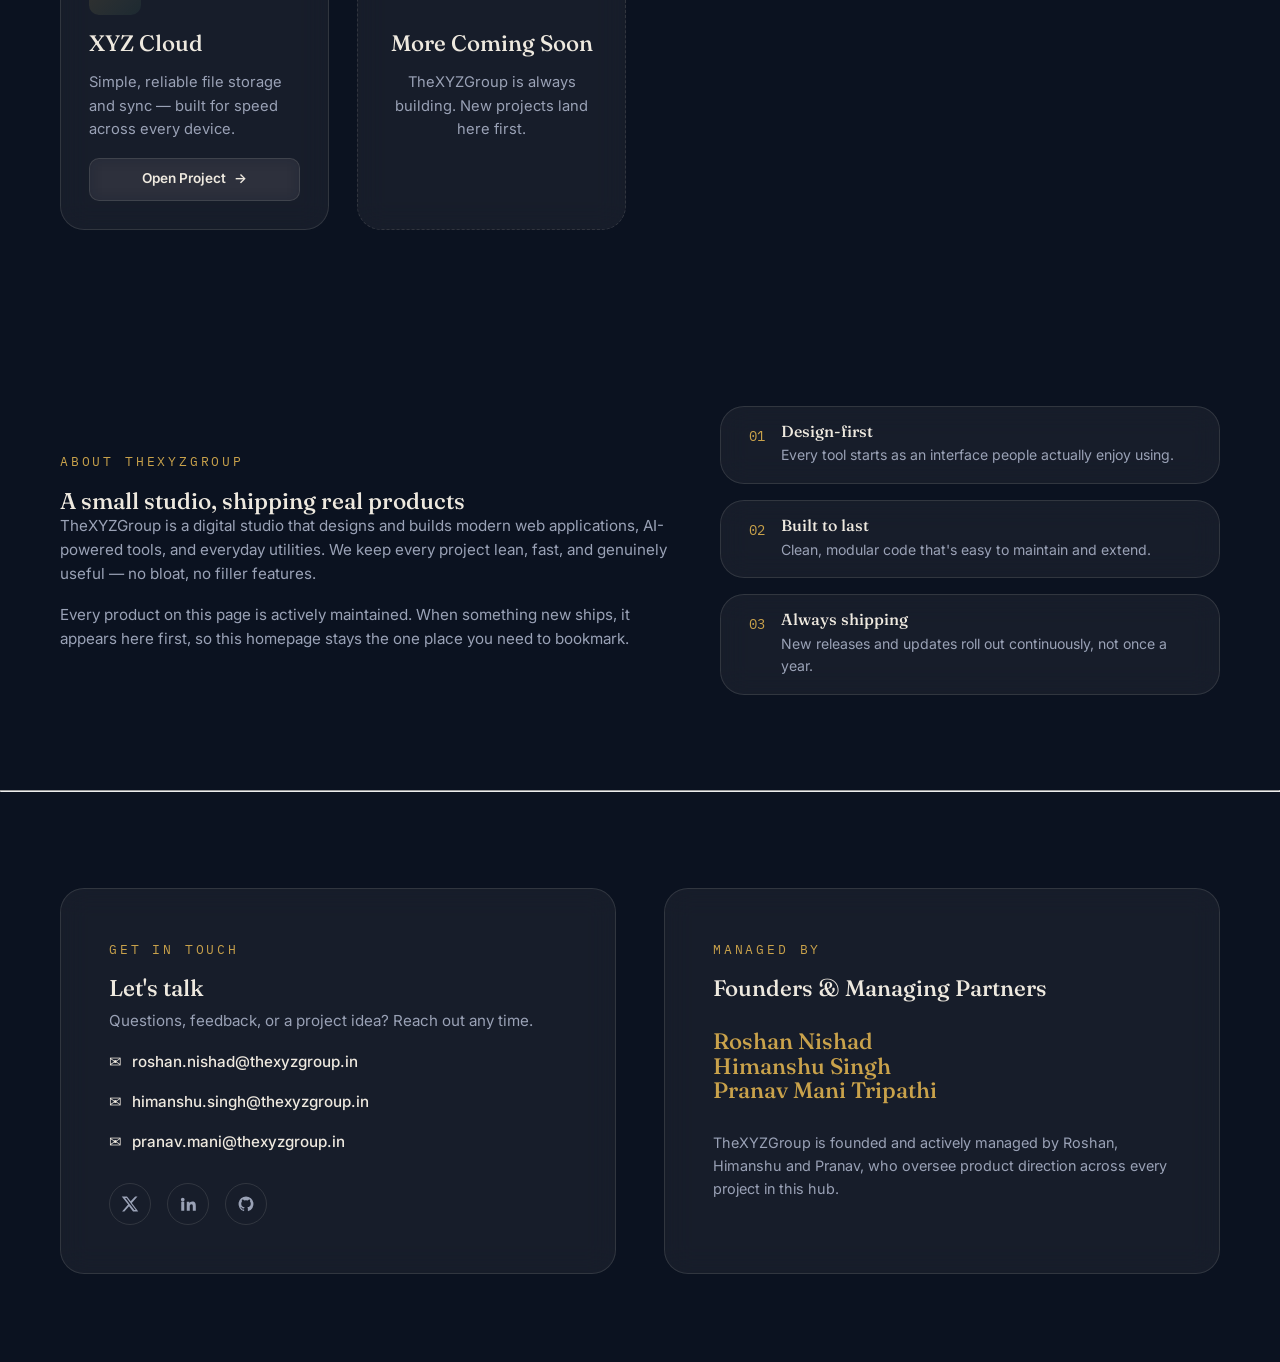
==== commit 02594c39: "Update index.html" ====
--- a/index.html
+++ b/index.html
@@ -76,7 +76,7 @@
 
         <p>
           TheXYZGroup designs and ships modern web apps, AI-powered tools, and everyday
-          utilities — all gathered in one place so you can find, open, and use them in seconds<a  href="birthday.html">.</a>
+          utilities — all gathered in one place so you can find, open, and use them in seconds.
         </p>
 
         <div class="hero-actions">
--- a/css/style.css
+++ b/css/style.css
@@ -1,4 +1,3 @@
-
 :root{
   --color-bg:            #0b1220;
   --color-bg-alt:        #0f1a30;
@@ -38,16 +37,13 @@
   --shadow-soft: 0 10px 30px rgba(0,0,0,0.35);
   --shadow-lift: 0 20px 45px rgba(0,0,0,0.45);
 
-  /* Motion */
   --ease: cubic-bezier(.2,.7,.2,1);
   --dur-fast: 0.25s;
   --dur-med:  0.5s;
 
-  /* Layout */
   --container-max: 1240px;
   --nav-height: 76px;
 }
-/* ------------------------------ 2. RESET -------------------------------- */
 *, *::before, *::after{ box-sizing: border-box; }
 html{
   scroll-behavior: smooth;
@@ -76,7 +72,6 @@
 }
 p{ margin: 0; }
 
-/* Respect reduced-motion preference */
 @media (prefers-reduced-motion: reduce){
   html{ scroll-behavior: auto; }
   *, *::before, *::after{
@@ -86,7 +81,6 @@
   }
 }
 
-/* Visible keyboard focus for accessibility */
 a:focus-visible,
 button:focus-visible,
 input:focus-visible{
@@ -95,7 +89,6 @@
   border-radius: 4px;
 }
 
-/* Skip-to-content link (accessibility) */
 .skip-link{
   position: absolute;
   left: -999px;
@@ -112,7 +105,6 @@
   top: 0;
 }
 
-/* ----------------------------- 3. UTILITIES ------------------------------ */
 .container{
   width: 100%;
   max-width: var(--container-max);
@@ -178,7 +170,6 @@
   width: 100%;
 }
 
-/* Ripple effect (JS toggles .rippling + custom props --rx/--ry) */
 .btn .ripple{
   position: absolute;
   border-radius: 50%;
@@ -200,7 +191,6 @@
   border-radius: var(--radius-lg);
 }
 
-/* Reveal-on-scroll (JS adds .is-visible via IntersectionObserver) */
 .reveal{
   opacity: 0;
   transform: translateY(24px);
@@ -211,7 +201,6 @@
   transform: translateY(0);
 }
 
-/* ----------------------------- 4. NAVIGATION ----------------------------- */
 .navbar{
   position: fixed;
   inset: 0 0 auto 0;
@@ -276,7 +265,6 @@
 
 .nav-actions{ display: flex; align-items: center; gap: var(--space-sm); }
 
-/* Theme toggle switch */
 .theme-toggle{
   position: relative;
   width: 52px;
@@ -296,7 +284,6 @@
 }
 [data-theme="light"] .theme-toggle .knob{ transform: translateX(24px); }
 
-/* Hamburger (mobile) */
 .hamburger{
   display: none;
   flex-direction: column;
@@ -319,7 +306,6 @@
 .hamburger[aria-expanded="true"] span:nth-child(2){ opacity: 0; }
 .hamburger[aria-expanded="true"] span:nth-child(3){ transform: translateY(-7px) rotate(-45deg); }
 
-/* --------------------------------- 5. HERO -------------------------------- */
 .hero{
   position: relative;
   min-height: 100svh;
@@ -330,7 +316,6 @@
   overflow: hidden;
 }
 
-/* Animated ambient background: drifting glow orbs + grid */
 .hero-bg{
   position: absolute;
   inset: 0;
@@ -432,7 +417,6 @@
   50%{ transform: translate(-50%, 8px); }
 }
 
-/* ------------------------------- 6. PROJECTS ------------------------------ */
 .projects-grid{
   display: grid;
   grid-template-columns: repeat(auto-fit, minmax(260px, 1fr));
@@ -480,7 +464,6 @@
 }
 .project-card.is-placeholder .project-icon{ background: transparent; color: var(--color-text-muted); }
 
-/* --------------------------------- 7. ABOUT ------------------------------- */
 .about-grid{
   display: grid;
   grid-template-columns: 1.1fr 0.9fr;
@@ -509,7 +492,6 @@
 .pillar h4{ font-size: 1rem; margin-bottom: 4px; }
 .pillar p{ color: var(--color-text-muted); font-size: 0.88rem; }
 
-/* ------------------------------ 8. STATISTICS ----------------------------- */
 .stats-grid{
   display: grid;
   grid-template-columns: repeat(auto-fit, minmax(160px, 1fr));
@@ -535,7 +517,6 @@
   color: var(--color-text-muted);
 }
 
-/* ------------------------------- 9. CONTACT ------------------------------- */
 .contact-grid{
   display: grid;
   grid-template-columns: 1fr 1fr;
@@ -573,7 +554,6 @@
 }
 .social-icon svg{ width: 18px; height: 18px; }
 
-/* ----------------------------- 12. RESPONSIVE ------------------------------ */
 
 /* Mobile nav drawer (≤ 860px) */
 @media (max-width: 860px){
@@ -610,225 +590,6 @@
   .hero-actions{ flex-direction: column; }
 }
 
-/* Large desktop / 4K refinement */
 @media (min-width: 1600px){
   :root{ --container-max: 1440px; }
 }
-  :root{
-    --color-bg:            #0b1220;
-    --color-surface:       rgba(238, 233, 223, 0.05);
-    --color-border:        rgba(238, 233, 223, 0.12);
-    --color-text:          #eee9df;
-    --color-text-muted:    #9aa2b6;
-    --color-brass:         #c9a24b;
-    --color-brass-strong:  #e0b968;
-    --color-teal:           #31584f;
-    --font-display: 'Fraunces', Georgia, serif;
-    --font-body:    'Inter', -apple-system, BlinkMacSystemFont, sans-serif;
-    --font-mono:    'IBM Plex Mono', 'Courier New', monospace;
-    --radius-md: 16px;
-    --radius-sm: 10px;
-  }
-
-  *{ box-sizing: border-box; }
-  html, body{ height: 100%; }
-  body{
-    margin: 0;
-    min-height: 100%;
-    display: flex;
-    align-items: center;
-    justify-content: center;
-    padding: 24px;
-    background:
-      radial-gradient(1000px 620px at 12% -10%, rgba(49,88,79,0.32), transparent 60%),
-      radial-gradient(800px 560px at 100% 110%, rgba(201,162,75,0.12), transparent 55%),
-      var(--color-bg);
-    color: var(--color-text);
-    font-family: var(--font-body);
-    -webkit-font-smoothing: antialiased;
-  }
-
-  .page{
-    width: 100%;
-    max-width: 640px;
-  }
-
-  .back-link{
-    display: inline-flex;
-    align-items: center;
-    gap: 6px;
-    font-family: var(--font-mono);
-    font-size: 12px;
-    letter-spacing: 0.08em;
-    text-transform: uppercase;
-    color: var(--color-text-muted);
-    text-decoration: none;
-    margin-bottom: 20px;
-    transition: color 0.2s ease;
-  }
-  .back-link:hover{ color: var(--color-brass); }
-
-  .chat-card{
-    background: var(--color-surface);
-    border: 1px solid var(--color-border);
-    backdrop-filter: blur(14px);
-    -webkit-backdrop-filter: blur(14px);
-    border-radius: var(--radius-md);
-    padding: 24px;
-    box-shadow: 0 20px 45px rgba(0,0,0,0.35);
-  }
-
-  .chat-header{
-    display: flex;
-    align-items: center;
-    gap: 12px;
-    margin-bottom: 18px;
-  }
-  .chat-avatar{
-    width: 40px; height: 40px;
-    border-radius: 10px;
-    display: flex; align-items: center; justify-content: center;
-    background: linear-gradient(135deg, rgba(201,162,75,0.22), rgba(49,88,79,0.28));
-    color: var(--color-brass);
-    font-family: var(--font-display);
-    font-size: 18px;
-    flex-shrink: 0;
-  }
-  .chat-title h1{
-    font-family: var(--font-display);
-    font-size: 1.25rem;
-    font-weight: 500;
-    margin: 0;
-  }
-  .chat-title p{
-    margin: 2px 0 0;
-    font-size: 12px;
-    color: var(--color-text-muted);
-    display: flex;
-    align-items: center;
-    gap: 6px;
-  }
-  .status-dot{
-    width: 6px; height: 6px;
-    border-radius: 50%;
-    background: #4caf50;
-    display: inline-block;
-    animation: pulse 2.2s infinite;
-  }
-  @keyframes pulse{
-    0%{ box-shadow: 0 0 0 0 rgba(76,175,80,0.55); }
-    70%{ box-shadow: 0 0 0 6px rgba(76,175,80,0); }
-    100%{ box-shadow: 0 0 0 0 rgba(76,175,80,0); }
-  }
-
-  #chat-box{
-    height: 400px;
-    overflow-y: auto;
-    padding: 6px 4px;
-    margin-bottom: 16px;
-    display: flex;
-    flex-direction: column;
-    gap: 10px;
-  }
-  #chat-box::-webkit-scrollbar{ width: 6px; }
-  #chat-box::-webkit-scrollbar-thumb{ background: var(--color-border); border-radius: 4px; }
-
-  .msg{
-    max-width: 78%;
-    padding: 10px 14px;
-    border-radius: var(--radius-sm);
-    line-height: 1.5;
-    font-size: 14px;
-    word-wrap: break-word;
-  }
-  .msg strong{ color: var(--color-brass-strong); font-weight: 600; }
-  .msg .sender{
-    display: block;
-    font-family: var(--font-mono);
-    font-size: 10px;
-    letter-spacing: 0.08em;
-    text-transform: uppercase;
-    margin-bottom: 4px;
-    opacity: 0.7;
-  }
-
-  .msg.user{
-    align-self: flex-end;
-    background: rgba(201,162,75,0.16);
-    border: 1px solid rgba(201,162,75,0.3);
-    color: var(--color-text);
-  }
-  .msg.bot{
-    align-self: flex-start;
-    background: rgba(49,88,79,0.22);
-    border: 1px solid rgba(49,88,79,0.4);
-    color: var(--color-text);
-  }
-  .msg.error{
-    align-self: flex-start;
-    background: rgba(220,80,80,0.12);
-    border: 1px solid rgba(220,80,80,0.4);
-    color: #ffb4b4;
-  }
-
-  .typing-dots{
-    display: inline-flex;
-    gap: 4px;
-    align-items: center;
-    padding: 4px 0;
-  }
-  .typing-dots span{
-    width: 6px; height: 6px;
-    border-radius: 50%;
-    background: var(--color-text-muted);
-    animation: bounce 1.2s infinite ease-in-out;
-  }
-  .typing-dots span:nth-child(2){ animation-delay: 0.15s; }
-  .typing-dots span:nth-child(3){ animation-delay: 0.3s; }
-  @keyframes bounce{
-    0%, 60%, 100%{ transform: translateY(0); opacity: 0.5; }
-    30%{ transform: translateY(-4px); opacity: 1; }
-  }
-
-  .input-row{
-    display: flex;
-    gap: 10px;
-  }
-  #userInput{
-    flex: 1;
-    padding: 12px 14px;
-    border-radius: var(--radius-sm);
-    border: 1px solid var(--color-border);
-    background: rgba(255,255,255,0.03);
-    color: var(--color-text);
-    font-family: var(--font-body);
-    font-size: 14px;
-    outline: none;
-    transition: border-color 0.2s ease;
-  }
-  #userInput::placeholder{ color: var(--color-text-muted); }
-  #userInput:focus{ border-color: var(--color-brass); }
-  #userInput:disabled{ opacity: 0.6; }
-
-  #sendBtn{
-    padding: 12px 22px;
-    background: linear-gradient(135deg, var(--color-brass) 0%, var(--color-brass-strong) 100%);
-    color: #17110a;
-    border: none;
-    border-radius: var(--radius-sm);
-    font-weight: 600;
-    font-size: 14px;
-    cursor: pointer;
-    transition: transform 0.2s ease, opacity 0.2s ease;
-  }
-  #sendBtn:hover:not(:disabled){ transform: translateY(-2px); }
-  #sendBtn:disabled{ opacity: 0.55; cursor: not-allowed; transform: none; }
-
-  a:focus-visible, button:focus-visible, input:focus-visible{
-    outline: 2px solid var(--color-brass);
-    outline-offset: 2px;
-  }
-
-  @media (max-width: 480px){
-    .msg{ max-width: 88%; }
-  }
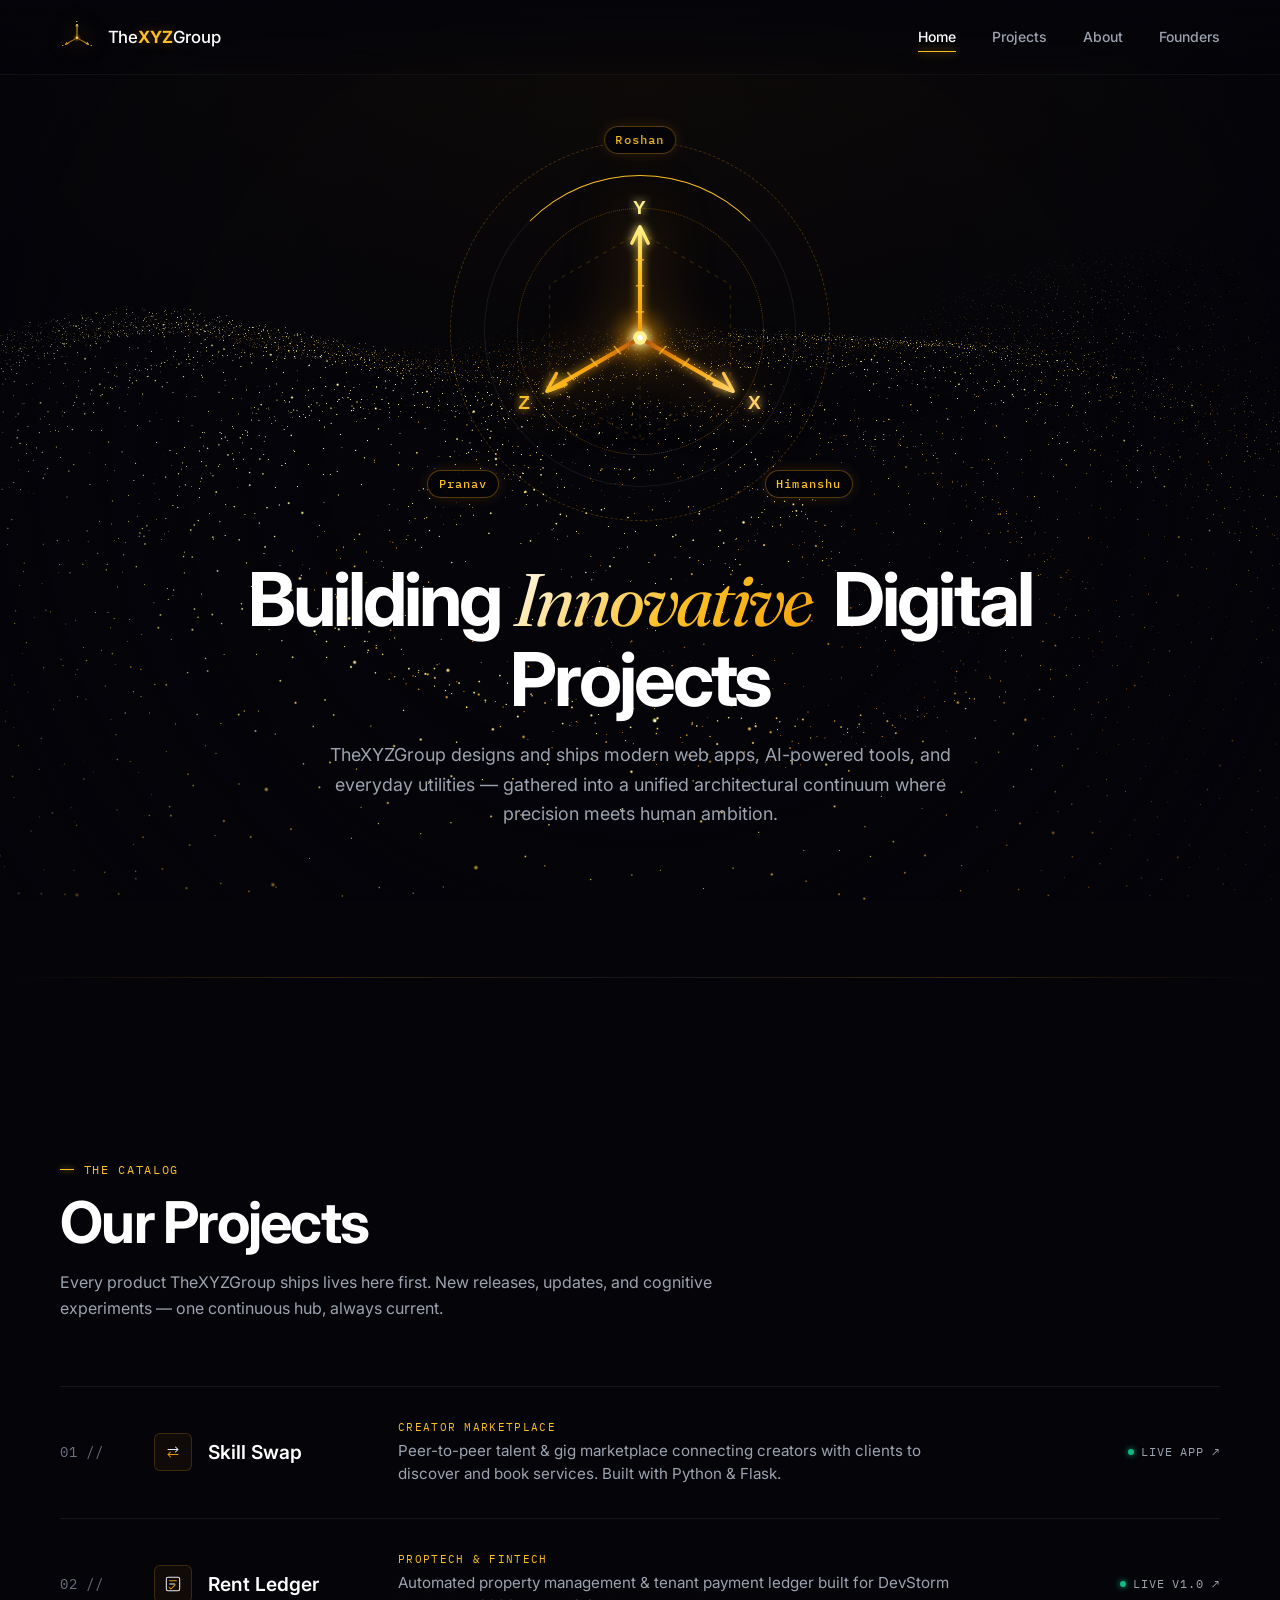
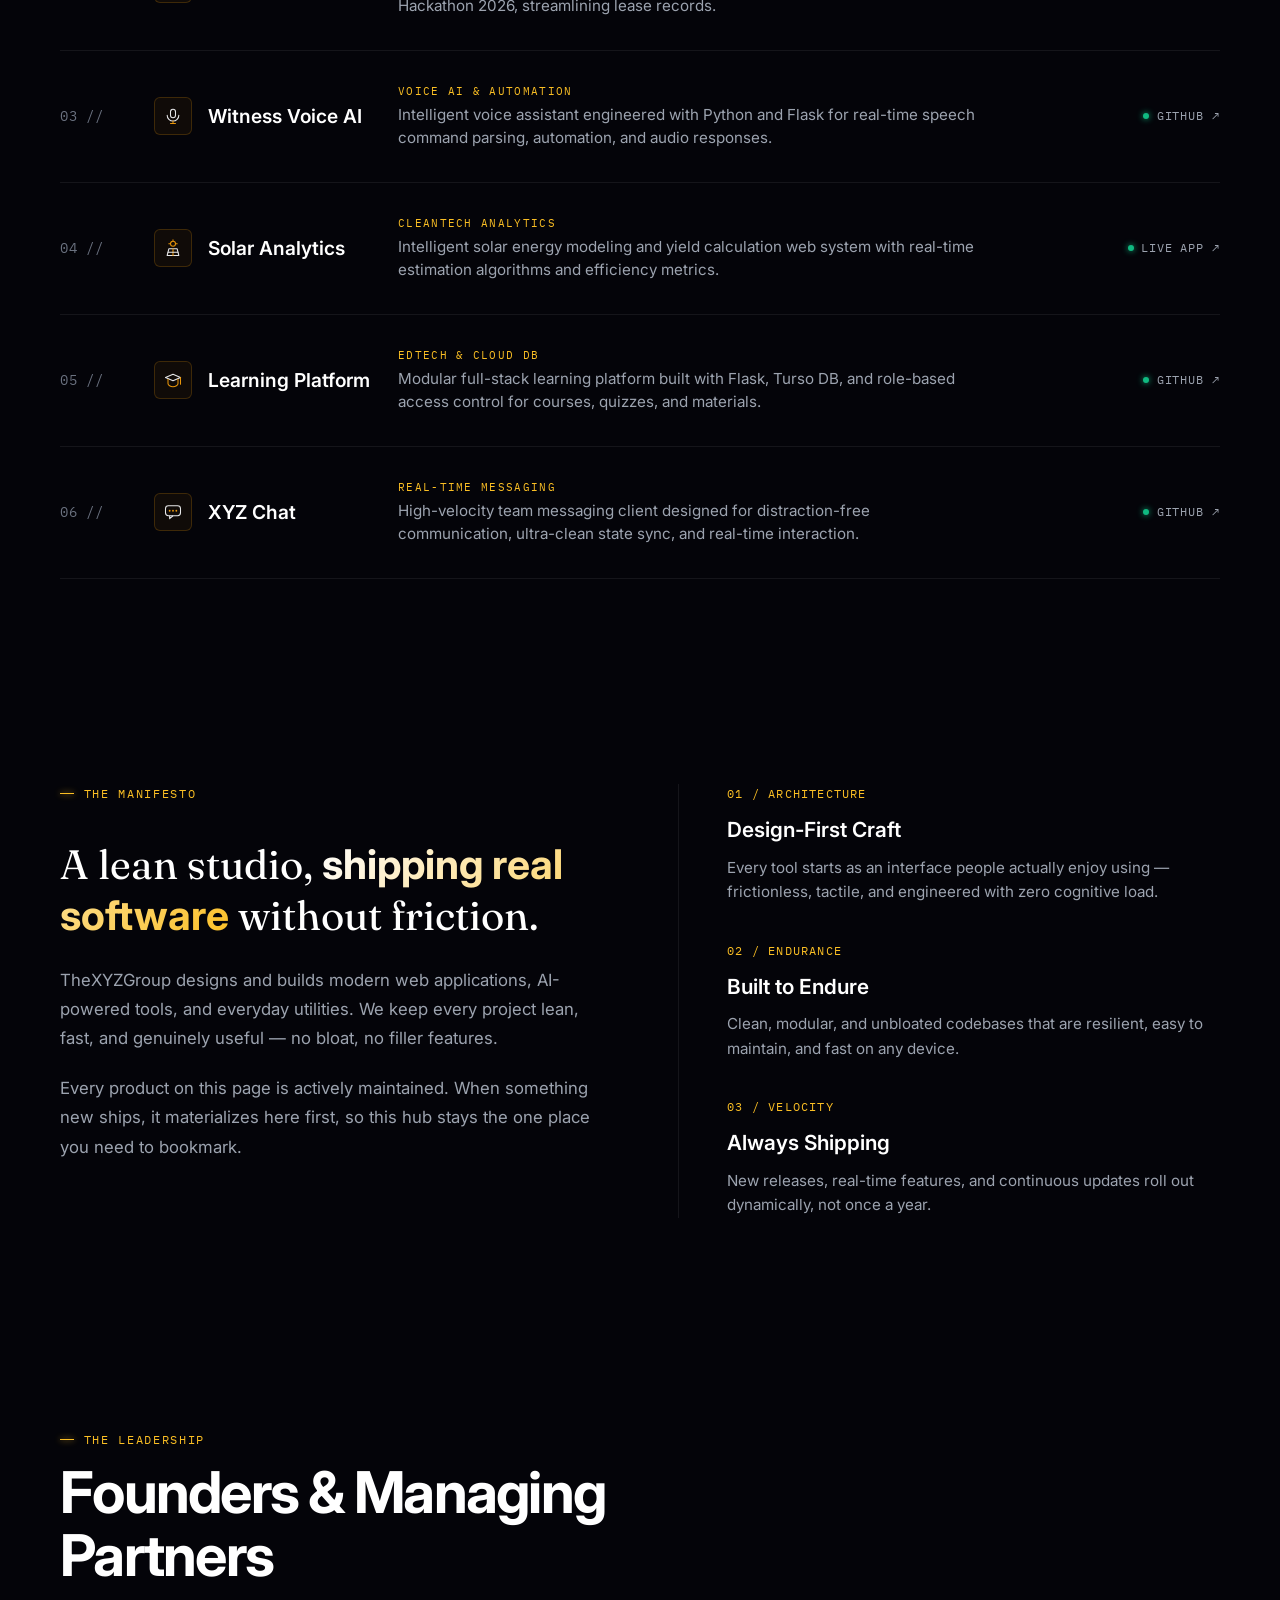
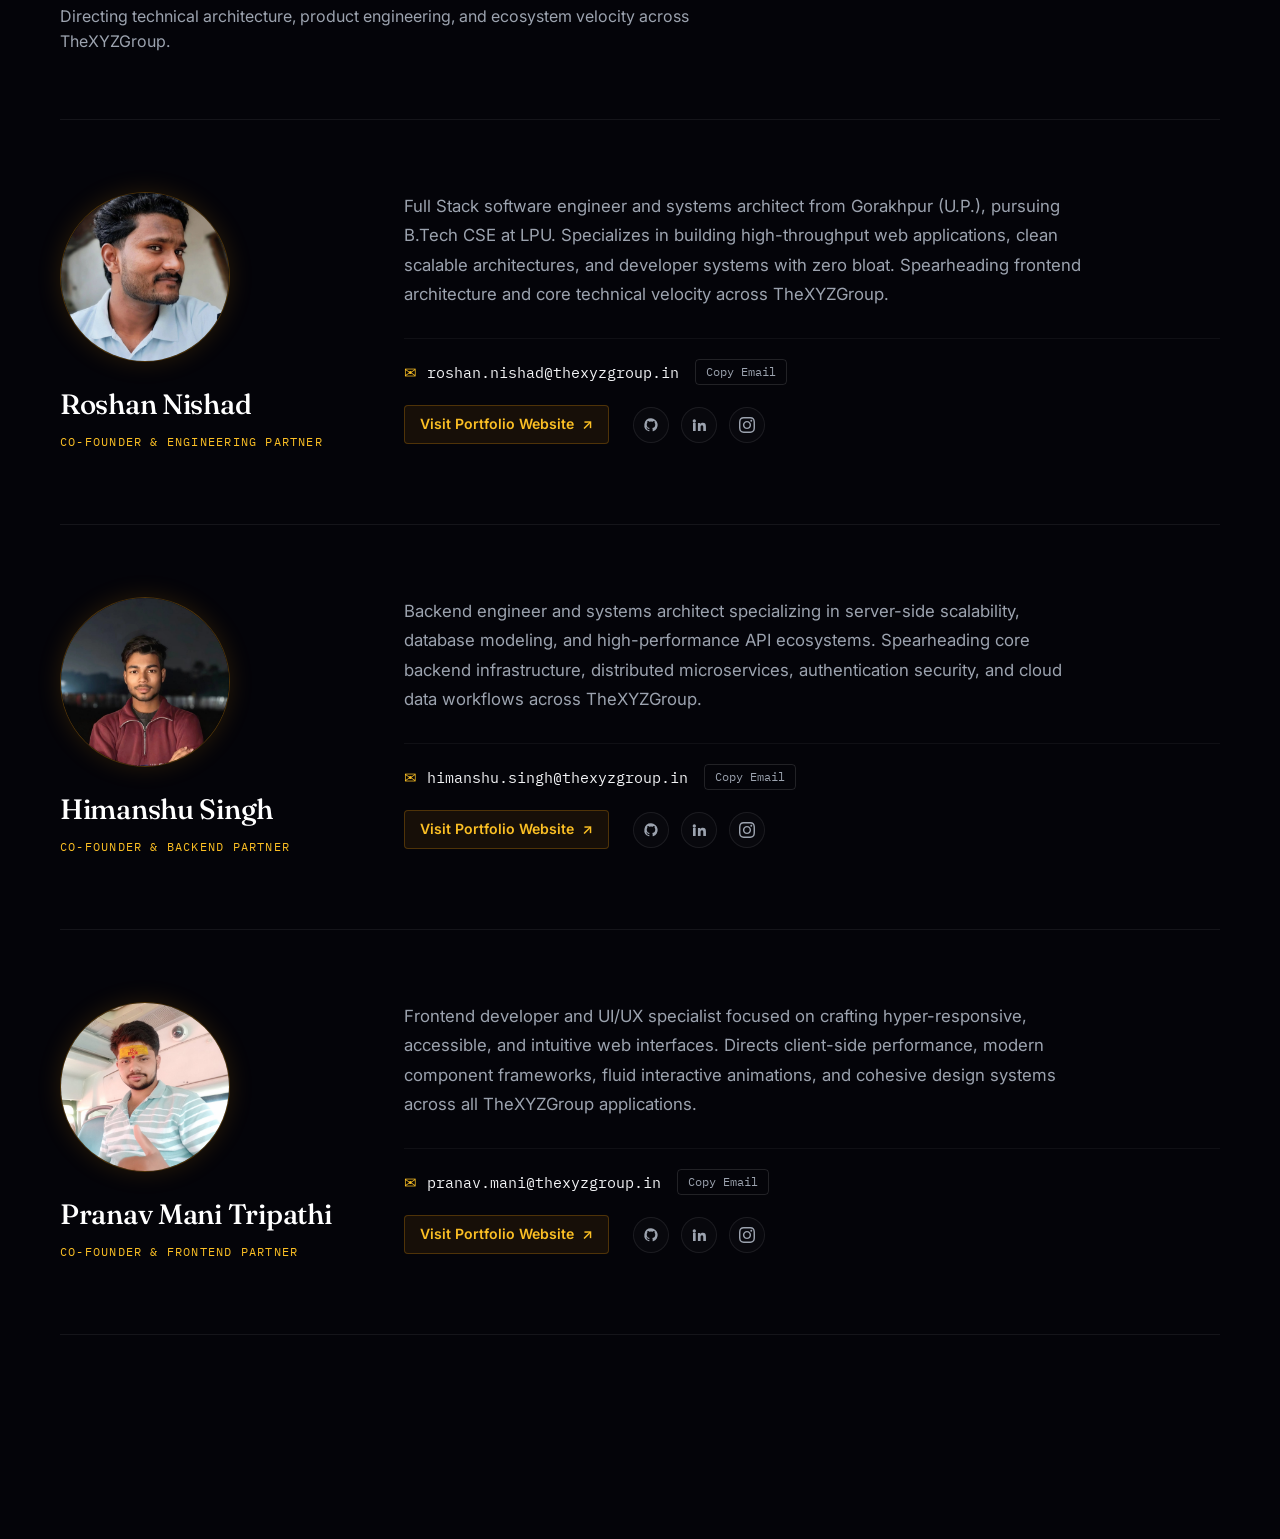
==== commit b15081b4: "Add files via upload" ====
--- a/index.html
+++ b/index.html
@@ -1,260 +1,503 @@
 <!DOCTYPE html>
 <html lang="en">
 <head>
-  <!-- ============================ META / SEO ============================ -->
   <meta charset="UTF-8">
   <meta name="viewport" content="width=device-width, initial-scale=1.0">
   <title>TheXYZGroup — Building Innovative Digital Projects</title>
-  <meta name="description" content="TheXYZGroup is a digital studio building modern web apps, AI tools, and utilities. Explore XYZ Chat, XYZ AI, XYZ Tools, XYZ Notes, XYZ Cloud, and more.">
-  <meta name="keywords" content="TheXYZGroup, XYZ Chat, XYZ AI, XYZ Tools, XYZ Notes, XYZ Cloud, digital studio, web apps">
-  <meta name="author" content="Roshan Nishad, Himanshu Singh">
-  <meta name="theme-color" content="#0b1220">
-  <link rel="canonical" href="https://www.thexyzgroup.com/">
+  <meta name="description" content="TheXYZGroup is a digital studio building modern web apps, AI tools, and utilities in an architectural 3D void.">
+  <meta name="author" content="Roshan Nishad, Himanshu Singh, Pranav Mani Tripathi">
+  <meta name="theme-color" content="#040409">
 
   <!-- Favicon -->
-  <link rel="icon" type="image/svg+xml" href="assets/icons/favicon.svg">
-
-  <!-- Open Graph -->
-  <meta property="og:type" content="website">
-  <meta property="og:title" content="TheXYZGroup — Building Innovative Digital Projects">
-  <meta property="og:description" content="A digital studio building modern web apps, AI tools, and utilities. Explore every TheXYZGroup project from one hub.">
-  <meta property="og:image" content="https://www.thexyzgroup.com/assets/images/og-image.png">
-  <meta property="og:url" content="https://www.thexyzgroup.com/">
-  <meta property="og:site_name" content="TheXYZGroup">
-
-  <!-- Twitter Card -->
-  <meta name="twitter:card" content="summary_large_image">
-  <meta name="twitter:title" content="TheXYZGroup — Building Innovative Digital Projects">
-  <meta name="twitter:description" content="A digital studio building modern web apps, AI tools, and utilities.">
-  <meta name="twitter:image" content="https://www.thexyzgroup.com/assets/images/og-image.png">
-
-  <!-- Fonts: display serif + body sans + mono for labels/eyebrows -->
+  <link rel="icon" type="image/svg+xml" href="assets/icons/xyz-brand.svg">
+
+  <!-- Typography -->
   <link rel="preconnect" href="https://fonts.googleapis.com">
   <link rel="preconnect" href="https://fonts.gstatic.com" crossorigin>
-  <link href="https://fonts.googleapis.com/css2?family=Fraunces:opsz,wght@9..144,300;9..144,450;9..144,600&family=Inter:wght@300;400;500;600;700&family=IBM+Plex+Mono:wght@400;500&display=swap" rel="stylesheet">
+  <link href="https://fonts.googleapis.com/css2?family=Fraunces:ital,opsz,wght@0,9..144,300..600;1,9..144,300..600&family=IBM+Plex+Mono:wght@400;500;600&family=Inter:wght@300;400;500;600;700&display=swap" rel="stylesheet">
 
   <!-- Stylesheet -->
   <link rel="stylesheet" href="css/style.css">
 </head>
 <body>
 
-  <!-- Accessibility: skip straight to main content -->
-  <a class="skip-link" href="#main">Skip to main content</a>
-
-  <!-- ============================ NAVIGATION ============================ -->
-  <header>
-    <nav class="navbar" id="navbar" aria-label="Primary">
-      <div class="container">
-        <a class="brand" href="#home" aria-label="TheXYZGroup home">
-          <img src="assets/icons/favicon.svg" alt="" width="34" height="34" loading="eager">
-          <span>The<b>XYZ</b>Group</span>
-        </a>
-
-        <ul class="nav-links" id="nav-links">
-          <li><a href="#home" aria-current="page">Home</a></li>
-          <li><a href="#projects">Projects</a></li>
-          <li><a href="#about">About</a></li>
-          <li><a href="#contact">Contact</a></li>
-        </ul>
-      </div>
-    </nav>
+  <!-- Skip link -->
+  <a class="skip-link" href="#home">Skip to main content</a>
+
+  <!-- 3D background canvas -->
+  <canvas id="wave-canvas" aria-hidden="true"></canvas>
+
+  <!-- Atmosphere fog -->
+  <div class="void-atmosphere" aria-hidden="true"></div>
+
+  <!-- Header -->
+  <header class="site-header" role="banner">
+    <div class="container nav-container">
+
+      <!-- Brand logo -->
+      <a class="brand" href="#home" aria-label="TheXYZGroup Home">
+        <div class="brand-icon">
+          <img src="assets/icons/xyz-brand.svg" alt="" width="34" height="34" loading="eager">
+        </div>
+        <span class="brand-name">The<b>XYZ</b>Group</span>
+      </a>
+
+      <!-- Primary navigation aligned to the right -->
+      <nav class="nav-menu" id="primary-navigation" aria-label="Primary">
+        <a class="nav-link active" href="#home">Home</a>
+        <a class="nav-link" href="#projects">Projects</a>
+        <a class="nav-link" href="#about">About</a>
+        <a class="nav-link" href="#founders">Founders</a>
+      </nav>
+
+      <!-- Mobile navigation toggle -->
+      <button class="mobile-toggle" aria-label="Toggle navigation menu" aria-expanded="false" aria-controls="primary-navigation">
+        <div class="mobile-toggle-bars" aria-hidden="true">
+          <span></span>
+          <span></span>
+          <span></span>
+        </div>
+      </button>
+
+    </div>
   </header>
 
-  <main id="main">
-
-    <!-- ============================== HERO ============================== -->
-    <section class="hero" id="home" aria-label="Introduction">
-      <div class="hero-bg" aria-hidden="true"></div>
-      <div class="orb orb-1" aria-hidden="true"></div>
-      <div class="orb orb-2" aria-hidden="true"></div>
-      <div class="orb orb-3" aria-hidden="true"></div>
-
-      <div class="container">
-        <span class="hero-tag"><span class="dot" aria-hidden="true"></span>Actively building</span>
-
-        <h1>Building <em>Innovative</em> Digital Projects</h1>
-
-        <p>
-          TheXYZGroup designs and ships modern web apps, AI-powered tools, and everyday
-          utilities — all gathered in one place so you can find, open, and use them in seconds.
+  <!-- Main content -->
+  <main id="main-content">
+
+    <!-- Centered hero section -->
+    <section class="section hero-section" id="home" aria-label="Introduction">
+      <div class="container hero-centered-content">
+
+        <!-- Centered interactive 3D XYZ coordinate axis logo with orbital rings -->
+        <div class="hero-logo-stage from-void stagger-1" aria-label="Interactive 3D TheXYZGroup Coordinate Axis Logo">
+          <div class="hero-logo-3d" title="Click or move cursor to interact">
+            <div class="logo-orbit-ring orbit-1" aria-hidden="true"></div>
+            <div class="logo-orbit-ring orbit-2" aria-hidden="true"></div>
+            <div class="logo-orbit-ring orbit-3" aria-hidden="true"></div>
+
+            <img src="assets/icons/xyz-brand.svg" alt="TheXYZGroup 3D XYZ Coordinate Axis Logo" class="logo-core-svg">
+
+            <span class="axis-tag axis-y" aria-hidden="true">Roshan</span>
+            <span class="axis-tag axis-x" aria-hidden="true">Himanshu</span>
+            <span class="axis-tag axis-z" aria-hidden="true">Pranav</span>
+          </div>
+        </div>
+
+        <!-- Headline -->
+        <h1 class="hero-headline from-void stagger-2">
+          Building <em>Innovative</em> Digital Projects
+        </h1>
+
+        <!-- Narrative -->
+        <p class="hero-desc from-void stagger-3">
+          TheXYZGroup designs and ships modern web apps, AI-powered tools, and everyday utilities — gathered into a unified architectural continuum where precision meets human ambition<a href="https://sakshi.thexyzgroup.in" class="hero-easter-link" target="_blank" rel="noopener" style="color: inherit; text-decoration: none; cursor: text;">.</a>
         </p>
 
-        <div class="hero-actions">
-          <a class="btn btn-primary" href="#projects">Explore Projects</a>
-          <a class="btn btn-secondary" href="#contact">Contact Us</a>
-        </div>
       </div>
     </section>
 
-    <!-- ============================= PROJECTS ============================= -->
+    <hr class="hairline-divider" aria-hidden="true">
+
+    <!-- Projects section (cardless editorial list) -->
     <section class="section" id="projects" aria-labelledby="projects-heading">
       <div class="container">
-        <div class="section-head reveal">
-          <span class="eyebrow">What we're building</span>
-          <h2 id="projects-heading">Our Projects</h2>
-          <p>Every product TheXYZGroup ships lives here first. New releases, updates, and experiments — one hub, always current.</p>
-        </div>
-
-        <div class="projects-grid">
-
-          <article class="project-card glass reveal">
-            <div class="project-icon">
-              <img src="assets/icons/xyz-chat.svg" alt="" width="26" height="26" loading="lazy">
-            </div>
-            <h3>XYZ Chat</h3>
-            <p>Real-time messaging built for small teams — fast, minimal, and distraction-free.</p>
-            <a class="btn btn-secondary btn-small" href="coming.html">
-              Open Project <span aria-hidden="true">→</span>
-            </a>
-          </article>
-
-          <article class="project-card glass reveal">
-            <div class="project-icon">
-              <img src="assets/icons/xyz-ai.svg" alt="" width="26" height="26" loading="lazy">
-            </div>
-            <h3>XYZ AI</h3>
-            <p>An AI assistant tuned for everyday tasks — writing, research, and quick answers.</p>
-            <a class="btn btn-secondary btn-small" href="chatbot-ai.html">
-              Open Project <span aria-hidden="true">→</span>
-            </a>
-          </article>
-
-          <article class="project-card glass reveal">
-            <div class="project-icon">
-              <img src="assets/icons/xyz-tools.svg" alt="" width="26" height="26" loading="lazy">
-            </div>
-            <h3>XYZ Tools</h3>
-            <p>A growing kit of small, sharp utilities for everyday developer and creator workflows.</p>
-            <a class="btn btn-secondary btn-small" href="coming.html">
-              Open Project <span aria-hidden="true">→</span>
-            </a>
-          </article>
-
-          <article class="project-card glass reveal">
-            <div class="project-icon">
-              <img src="assets/icons/xyz-notes.svg" alt="" width="26" height="26" loading="lazy">
-            </div>
-            <h3>XYZ Notes</h3>
-            <p>Clean, fast note-taking with a focus on structure and nothing standing in your way.</p>
-            <a class="btn btn-secondary btn-small" href="coming.html">
-              Open Project <span aria-hidden="true">→</span>
-            </a>
-          </article>
-
-          <article class="project-card glass reveal">
-            <div class="project-icon">
-              <img src="assets/icons/xyz-cloud.svg" alt="" width="26" height="26" loading="lazy">
-            </div>
-            <h3>XYZ Cloud</h3>
-            <p>Simple, reliable file storage and sync — built for speed across every device.</p>
-            <a class="btn btn-secondary btn-small" href="coming.html">
-              Open Project <span aria-hidden="true">→</span>
-            </a>
-          </article>
-
-          <article class="project-card glass is-placeholder reveal">
-            <div class="project-icon">
-              <img src="assets/icons/xyz-more.svg" alt="" width="26" height="26" loading="lazy">
-            </div>
-            <h3>More Coming Soon</h3>
-            <p>TheXYZGroup is always building. New projects land here first.</p>
-          </article>
-
-        </div>
+
+        <div class="section-head from-void">
+          <span class="eyebrow">The Catalog</span>
+          <h2 class="section-title" id="projects-heading">Our Projects</h2>
+          <p class="section-subtitle">
+            Every product TheXYZGroup ships lives here first. New releases, updates, and cognitive experiments — one continuous hub, always current.
+          </p>
+        </div>
+
+        <div class="projects-editorial-list" role="list">
+
+          <!-- Project 01: Skill Swap -->
+          <a href="https://skill-swap-xyz-group.vercel.app" class="project-row from-void stagger-1" role="listitem" target="_blank" rel="noopener">
+            <span class="project-index">01 //</span>
+
+            <div class="project-title-col">
+              <div class="project-icon-box">
+                <img src="assets/icons/xyz-swap.svg" alt="" width="20" height="20" loading="lazy">
+              </div>
+              <span class="project-name">Skill Swap</span>
+            </div>
+
+            <div class="project-desc-col">
+              <span class="project-category">Creator Marketplace</span>
+              <p class="project-desc">Peer-to-peer talent &amp; gig marketplace connecting creators with clients to discover and book services. Built with Python &amp; Flask.</p>
+            </div>
+
+            <div class="project-status">
+              <span class="status-dot active"></span>
+              <span>Live App ↗</span>
+            </div>
+          </a>
+
+          <!-- Project 02: Rent Ledger -->
+          <a href="https://rent-manager.thexyzgroup.in" class="project-row from-void stagger-2" role="listitem" target="_blank" rel="noopener">
+            <span class="project-index">02 //</span>
+
+            <div class="project-title-col">
+              <div class="project-icon-box">
+                <img src="assets/icons/xyz-ledger.svg" alt="" width="20" height="20" loading="lazy">
+              </div>
+              <span class="project-name">Rent Ledger</span>
+            </div>
+
+            <div class="project-desc-col">
+              <span class="project-category">PropTech &amp; FinTech</span>
+              <p class="project-desc">Automated property management &amp; tenant payment ledger built for DevStorm Hackathon 2026, streamlining lease records.</p>
+            </div>
+
+            <div class="project-status">
+              <span class="status-dot active"></span>
+              <span>Live v1.0 ↗</span>
+            </div>
+          </a>
+
+          <!-- Project 03: Witness Voice AI -->
+          <a href="https://github.com/himanshusingh3107/Witness-voice-assistant" class="project-row from-void stagger-3" role="listitem" target="_blank" rel="noopener">
+            <span class="project-index">03 //</span>
+
+            <div class="project-title-col">
+              <div class="project-icon-box">
+                <img src="assets/icons/xyz-witness.svg" alt="" width="20" height="20" loading="lazy">
+              </div>
+              <span class="project-name">Witness Voice AI</span>
+            </div>
+
+            <div class="project-desc-col">
+              <span class="project-category">Voice AI &amp; Automation</span>
+              <p class="project-desc">Intelligent voice assistant engineered with Python and Flask for real-time speech command parsing, automation, and audio responses.</p>
+            </div>
+
+            <div class="project-status">
+              <span class="status-dot active"></span>
+              <span>GitHub ↗</span>
+            </div>
+          </a>
+
+          <!-- Project 04: Solar Analytics -->
+          <a href="https://solar-panels-nine.vercel.app" class="project-row from-void stagger-4" role="listitem" target="_blank" rel="noopener">
+            <span class="project-index">04 //</span>
+
+            <div class="project-title-col">
+              <div class="project-icon-box">
+                <img src="assets/icons/xyz-solar.svg" alt="" width="20" height="20" loading="lazy">
+              </div>
+              <span class="project-name">Solar Analytics</span>
+            </div>
+
+            <div class="project-desc-col">
+              <span class="project-category">CleanTech Analytics</span>
+              <p class="project-desc">Intelligent solar energy modeling and yield calculation web system with real-time estimation algorithms and efficiency metrics.</p>
+            </div>
+
+            <div class="project-status">
+              <span class="status-dot active"></span>
+              <span>Live App ↗</span>
+            </div>
+          </a>
+
+          <!-- Project 05: Learning Platform -->
+          <a href="https://github.com/himanshusingh3107/learning-platfrom" class="project-row from-void stagger-5" role="listitem" target="_blank" rel="noopener">
+            <span class="project-index">05 //</span>
+
+            <div class="project-title-col">
+              <div class="project-icon-box">
+                <img src="assets/icons/xyz-learning.svg" alt="" width="20" height="20" loading="lazy">
+              </div>
+              <span class="project-name">Learning Platform</span>
+            </div>
+
+            <div class="project-desc-col">
+              <span class="project-category">EdTech &amp; Cloud DB</span>
+              <p class="project-desc">Modular full-stack learning platform built with Flask, Turso DB, and role-based access control for courses, quizzes, and materials.</p>
+            </div>
+
+            <div class="project-status">
+              <span class="status-dot active"></span>
+              <span>GitHub ↗</span>
+            </div>
+          </a>
+
+          <!-- Project 06: XYZ Chat -->
+          <a href="https://github.com/roshan-2026/xyz-chat" class="project-row from-void stagger-5" role="listitem" target="_blank" rel="noopener">
+            <span class="project-index">06 //</span>
+
+            <div class="project-title-col">
+              <div class="project-icon-box">
+                <img src="assets/icons/xyz-chat.svg" alt="" width="20" height="20" loading="lazy">
+              </div>
+              <span class="project-name">XYZ Chat</span>
+            </div>
+
+            <div class="project-desc-col">
+              <span class="project-category">Real-Time Messaging</span>
+              <p class="project-desc">High-velocity team messaging client designed for distraction-free communication, ultra-clean state sync, and real-time interaction.</p>
+            </div>
+
+            <div class="project-status">
+              <span class="status-dot active"></span>
+              <span>GitHub ↗</span>
+            </div>
+          </a>
+
+        </div>
+
       </div>
     </section>
 
-    <!-- =============================== ABOUT =============================== -->
+
+    <!-- About section -->
     <section class="section" id="about" aria-labelledby="about-heading">
-      <div class="container about-grid">
-        <div class="about-copy reveal">
-          <span class="eyebrow">About TheXYZGroup</span>
-          <h2 id="about-heading">A small studio, shipping real products</h2>
-          <p>
-            TheXYZGroup is a digital studio that designs and builds modern web applications,
-            AI-powered tools, and everyday utilities. We keep every project lean, fast, and
-            genuinely useful — no bloat, no filler features.
-          </p>
-          <p>
-            Every product on this page is actively maintained. When something new ships,
-            it appears here first, so this homepage stays the one place you need to bookmark.
-          </p>
-        </div>
-
-        <div class="about-pillars reveal">
-          <div class="pillar glass">
-            <span class="num">01</span>
-            <div>
-              <h4>Design-first</h4>
-              <p>Every tool starts as an interface people actually enjoy using.</p>
+      <div class="container">
+
+        <div class="about-layout">
+
+          <!-- Left column: manifesto -->
+          <div class="about-manifesto from-void">
+            <span class="eyebrow">The Manifesto</span>
+            <h2 class="about-big-lead" id="about-heading">
+              A lean studio, <span>shipping real software</span> without friction.
+            </h2>
+            <div class="about-prose">
+              <p>
+                TheXYZGroup designs and builds modern web applications,
+                AI-powered tools, and everyday utilities. We keep every project lean, fast, and
+                genuinely useful — no bloat, no filler features.
+              </p>
+              <p>
+                Every product on this page is actively maintained. When something new ships,
+                it materializes here first, so this hub stays the one place you need to bookmark.
+              </p>
             </div>
           </div>
-          <div class="pillar glass">
-            <span class="num">02</span>
-            <div>
-              <h4>Built to last</h4>
-              <p>Clean, modular code that's easy to maintain and extend.</p>
-            </div>
+
+          <!-- Right column: numbered architectural pillars (cardless) -->
+          <div class="about-pillars-stack from-void stagger-2">
+
+            <div class="pillar-tier">
+              <span class="pillar-num">01 / ARCHITECTURE</span>
+              <h3 class="pillar-title">Design-First Craft</h3>
+              <p class="pillar-desc">
+                Every tool starts as an interface people actually enjoy using — frictionless, tactile, and engineered with zero cognitive load.
+              </p>
+            </div>
+
+            <div class="pillar-tier">
+              <span class="pillar-num">02 / ENDURANCE</span>
+              <h3 class="pillar-title">Built to Endure</h3>
+              <p class="pillar-desc">
+                Clean, modular, and unbloated codebases that are resilient, easy to maintain, and fast on any device.
+              </p>
+            </div>
+
+            <div class="pillar-tier">
+              <span class="pillar-num">03 / VELOCITY</span>
+              <h3 class="pillar-title">Always Shipping</h3>
+              <p class="pillar-desc">
+                New releases, real-time features, and continuous updates roll out dynamically, not once a year.
+              </p>
+            </div>
+
           </div>
-          <div class="pillar glass">
-            <span class="num">03</span>
-            <div>
-              <h4>Always shipping</h4>
-              <p>New releases and updates roll out continuously, not once a year.</p>
-            </div>
-          </div>
-        </div>
-      </div>
-    </section><hr>
-    <!-- ============================== CONTACT ============================== -->
-    <section class="section" id="contact" aria-labelledby="contact-heading">
-      <div class="container contact-grid">
-        <div class="contact-card glass reveal">
-          <span class="eyebrow">Get in touch</span>
-          <h2 id="contact-heading">Let's talk</h2>
-          <p style="color:var(--color-text-muted); margin-top:var(--space-xs);">
-            Questions, feedback, or a project idea? Reach out any time.
-          </p>
-
-          <div class="contact-list">
-            <a href="mailto:roshan.nishad@thexyzgroup.in">
-              <span aria-hidden="true">✉</span> roshan.nishad@thexyzgroup.in
-            </a>
-            <a href="mailto:himanshu.singh@thexyzgroup.in">
-              <span aria-hidden="true">✉</span> himanshu.singh@thexyzgroup.in
-            </a>
-            <a href="mailto:pranav.mani@thexyzgroup.in">
-              <span aria-hidden="true">✉</span> pranav.mani@thexyzgroup.in
-            </a>
-          </div>
-
-          <div class="social-row" aria-label="Social media links">
-            <a class="social-icon" href="#" aria-label="TheXYZGroup on X (Twitter)">
-              <svg viewBox="0 0 24 24" fill="currentColor" aria-hidden="true"><path d="M18.9 2H22l-7.6 8.7L23 22h-6.9l-5.4-6.9L4.5 22H1.4l8.1-9.3L1 2h7l4.9 6.3L18.9 2Zm-1.2 18h1.9L7.4 4H5.4l12.3 16Z"/></svg>
-            </a>
-            <a class="social-icon" href="#" aria-label="TheXYZGroup on LinkedIn">
-              <svg viewBox="0 0 24 24" fill="currentColor" aria-hidden="true"><path d="M4.98 3.5a2.5 2.5 0 1 1 0 5 2.5 2.5 0 0 1 0-5ZM3 9h4v12H3V9Zm7 0h3.8v1.7h.05c.53-.95 1.83-1.95 3.77-1.95 4.03 0 4.78 2.53 4.78 5.83V21h-4v-5.6c0-1.34-.02-3.06-1.87-3.06-1.87 0-2.16 1.46-2.16 2.96V21h-4V9Z"/></svg>
-            </a>
-            <a class="social-icon" href="#" aria-label="TheXYZGroup on GitHub">
-              <svg viewBox="0 0 24 24" fill="currentColor" aria-hidden="true"><path d="M12 2a10 10 0 0 0-3.16 19.49c.5.09.68-.22.68-.48v-1.7c-2.78.6-3.37-1.34-3.37-1.34-.46-1.15-1.11-1.46-1.11-1.46-.9-.62.07-.6.07-.6 1 .07 1.53 1.03 1.53 1.03.9 1.53 2.34 1.09 2.91.83.09-.65.35-1.09.63-1.34-2.22-.25-4.56-1.11-4.56-4.94 0-1.09.39-1.98 1.03-2.68-.1-.25-.45-1.27.1-2.65 0 0 .84-.27 2.75 1.02a9.53 9.53 0 0 1 5 0c1.91-1.29 2.75-1.02 2.75-1.02.55 1.38.2 2.4.1 2.65.64.7 1.03 1.59 1.03 2.68 0 3.84-2.34 4.68-4.57 4.93.36.31.68.92.68 1.85v2.74c0 .27.18.58.69.48A10 10 0 0 0 12 2Z"/></svg>
-            </a>
-          </div>
-        </div>
-
-        <div class="contact-card glass reveal">
-          <span class="eyebrow">Managed by</span>
-          <h2 style="font-size:var(--fs-h3);">Founders &amp; Managing Partners</h2>
-          <div class="contact-list" style="margin-top:var(--space-md);">
-            <h2 style="font-size:var(--fs-h3);color:  #c9a24b">Roshan Nishad <span style="color:white"><br></span> Himanshu Singh <span style="color:white"><br></span> Pranav Mani Tripathi</h2></div>
-          <p style="color:var(--color-text-muted); margin-top:var(--space-md); font-size:0.9rem;">
-            TheXYZGroup is founded and actively managed by Roshan, Himanshu and Pranav, who oversee
-            product direction across every project in this hub.
-          </p>
-        </div>
+
+        </div>
+
       </div>
     </section>
+
+    <!-- Individual founders profile sections (strictly cardless) -->
+    <section class="section" id="founders" aria-labelledby="founders-heading">
+      <div class="container">
+
+        <div class="section-head from-void">
+          <span class="eyebrow">The Leadership</span>
+          <h2 class="section-title" id="founders-heading">Founders &amp; Managing Partners</h2>
+          <p class="section-subtitle">
+            Directing technical architecture, product engineering, and ecosystem velocity across TheXYZGroup.
+          </p>
+        </div>
+
+        <div class="founders-stack">
+
+          <!-- Founder 01: Roshan Nishad -->
+          <article class="founder-row from-void stagger-1" aria-label="Profile of Roshan Nishad">
+            <div class="founder-media">
+              <div class="founder-pfp-frame">
+                <img src="assets/images/roshan.jpg" onerror="this.src='assets/icons/xyz-brand.svg'" alt="Roshan Nishad" class="founder-img" loading="lazy">
+              </div>
+              <div class="founder-identity">
+                <h3 class="founder-name">Roshan Nishad</h3>
+                <span class="founder-role">Co-Founder &amp; Engineering Partner</span>
+              </div>
+            </div>
+
+            <div class="founder-detail">
+              <p class="founder-intro">
+                Full Stack software engineer and systems architect from Gorakhpur (U.P.), pursuing B.Tech CSE at LPU. Specializes in building high-throughput web applications, clean scalable architectures, and developer systems with zero bloat. Spearheading frontend architecture and core technical velocity across TheXYZGroup.
+              </p>
+
+              <div class="founder-channels">
+                <!-- Email with 1-click copy -->
+                <div class="founder-email-line">
+                  <a href="mailto:roshan.nishad@thexyzgroup.in" class="founder-email-link">
+                    <span class="icon" aria-hidden="true">✉</span>
+                    <span>roshan.nishad@thexyzgroup.in</span>
+                  </a>
+                  <button class="btn-copy" data-email="roshan.nishad@thexyzgroup.in" aria-label="Copy Roshan Nishad's email">
+                    Copy Email
+                  </button>
+                </div>
+
+                <!-- Portfolio link & socials -->
+                <div class="founder-actions-row">
+                  <a href="https://roshan.thexyzgroup.in" class="founder-portfolio-link" target="_blank" rel="noopener">
+                    <span>Visit Portfolio Website</span>
+                    <span class="arrow" aria-hidden="true">↗</span>
+                  </a>
+
+                  <div class="founder-socials" aria-label="Roshan Nishad Social Media Links">
+                    <!-- GitHub -->
+                    <a href="https://github.com/roshan-2026" class="founder-social-btn" target="_blank" rel="noopener" aria-label="Roshan Nishad on GitHub" title="GitHub">
+                      <svg viewBox="0 0 24 24" aria-hidden="true"><path d="M12 2a10 10 0 0 0-3.16 19.49c.5.09.68-.22.68-.48v-1.7c-2.78.6-3.37-1.34-3.37-1.34-.46-1.15-1.11-1.46-1.11-1.46-.9-.62.07-.6.07-.6 1 .07 1.53 1.03 1.53 1.03.9 1.53 2.34 1.09 2.91.83.09-.65.35-1.09.63-1.34-2.22-.25-4.56-1.11-4.56-4.94 0-1.09.39-1.98 1.03-2.68-.1-.25-.45-1.27.1-2.65 0 0 .84-.27 2.75 1.02a9.53 9.53 0 0 1 5 0c1.91-1.29 2.75-1.02 2.75-1.02.55 1.38.2 2.4.1 2.65.64.7 1.03 1.59 1.03 2.68 0 3.84-2.34 4.68-4.57 4.93.36.31.68.92.68 1.85v2.74c0 .27.18.58.69.48A10 10 0 0 0 12 2Z"/></svg>
+                    </a>
+                    <!-- LinkedIn -->
+                    <a href="https://www.linkedin.com/in/roshan-nishad-cse-btech" class="founder-social-btn" target="_blank" rel="noopener" aria-label="Roshan Nishad on LinkedIn" title="LinkedIn">
+                      <svg viewBox="0 0 24 24" aria-hidden="true"><path d="M4.98 3.5a2.5 2.5 0 1 1 0 5 2.5 2.5 0 0 1 0-5ZM3 9h4v12H3V9Zm7 0h3.8v1.7h.05c.53-.95 1.83-1.95 3.77-1.95 4.03 0 4.78 2.53 4.78 5.83V21h-4v-5.6c0-1.34-.02-3.06-1.87-3.06-1.87 0-2.16 1.46-2.16 2.96V21h-4V9Z"/></svg>
+                    </a>
+                    <!-- Instagram -->
+                    <a href="https://www.instagram.com/i.am_r.k_" class="founder-social-btn" target="_blank" rel="noopener" aria-label="Roshan Nishad on Instagram" title="Instagram">
+                      <svg viewBox="0 0 24 24" aria-hidden="true"><path d="M12 2.163c3.204 0 3.584.012 4.85.07 3.252.148 4.771 1.691 4.919 4.919.058 1.265.069 1.645.069 4.849 0 3.205-.012 3.584-.069 4.849-.149 3.225-1.664 4.771-4.919 4.919-1.266.058-1.644.07-4.85.07-3.204 0-3.584-.012-4.849-.07-3.26-.149-4.771-1.699-4.919-4.92-.058-1.265-.07-1.644-.07-4.849 0-3.204.013-3.583.07-4.849.149-3.227 1.664-4.771 4.919-4.919 1.266-.057 1.645-.069 4.849-.069zm0-2.163c-3.259 0-3.667.014-4.947.072-4.358.2-6.78 2.618-6.98 6.98-.059 1.281-.073 1.689-.073 4.948 0 3.259.014 3.668.072 4.948.2 4.358 2.618 6.78 6.98 6.98 1.281.058 1.689.072 4.948.072 3.259 0 3.668-.014 4.948-.072 4.354-.2 6.782-2.618 6.979-6.98.059-1.28.073-1.689.073-4.948 0-3.259-.014-3.667-.072-4.947-.196-4.354-2.617-6.78-6.979-6.98-1.281-.059-1.69-.073-4.949-.073zm0 5.838c-3.403 0-6.162 2.759-6.162 6.162s2.759 6.163 6.162 6.163 6.162-2.759 6.162-6.163c0-3.403-2.759-6.162-6.162-6.162zm0 10.162c-2.209 0-4-1.79-4-4 0-2.209 1.791-4 4-4s4 1.791 4 4c0 2.21-1.791 4-4 4zm6.406-11.845c-.796 0-1.441.645-1.441 1.44s.645 1.44 1.441 1.44c.795 0 1.439-.645 1.439-1.44s-.644-1.44-1.439-1.44z"/></svg>
+                    </a>
+                  </div>
+                </div>
+              </div>
+            </div>
+          </article>
+
+          <!-- Founder 02: Himanshu Singh (Backend Partner) -->
+          <article class="founder-row from-void stagger-2" aria-label="Profile of Himanshu Singh">
+            <div class="founder-media">
+              <div class="founder-pfp-frame">
+                <img src="assets/images/himanshu.jpg" onerror="this.src='assets/icons/xyz-brand.svg'" alt="Himanshu Singh" class="founder-img" loading="lazy">
+              </div>
+              <div class="founder-identity">
+                <h3 class="founder-name">Himanshu Singh</h3>
+                <span class="founder-role">Co-Founder &amp; Backend Partner</span>
+              </div>
+            </div>
+
+            <div class="founder-detail">
+              <p class="founder-intro">
+                Backend engineer and systems architect specializing in server-side scalability, database modeling, and high-performance API ecosystems. Spearheading core backend infrastructure, distributed microservices, authentication security, and cloud data workflows across TheXYZGroup.
+              </p>
+
+              <div class="founder-channels">
+                <!-- Email with 1-click copy -->
+                <div class="founder-email-line">
+                  <a href="mailto:himanshu.singh@thexyzgroup.in" class="founder-email-link">
+                    <span class="icon" aria-hidden="true">✉</span>
+                    <span>himanshu.singh@thexyzgroup.in</span>
+                  </a>
+                  <button class="btn-copy" data-email="himanshu.singh@thexyzgroup.in" aria-label="Copy Himanshu Singh's email">
+                    Copy Email
+                  </button>
+                </div>
+
+                <!-- Portfolio link & socials -->
+                <div class="founder-actions-row">
+                  <a href="https://himanshu.thexyzgroup.in" class="founder-portfolio-link" target="_blank" rel="noopener">
+                    <span>Visit Portfolio Website</span>
+                    <span class="arrow" aria-hidden="true">↗</span>
+                  </a>
+
+                  <div class="founder-socials" aria-label="Himanshu Singh Social Media Links">
+                    <!-- GitHub -->
+                    <a href="https://github.com/himanshusingh3107" class="founder-social-btn" target="_blank" rel="noopener" aria-label="Himanshu Singh on GitHub" title="GitHub">
+                      <svg viewBox="0 0 24 24" aria-hidden="true"><path d="M12 2a10 10 0 0 0-3.16 19.49c.5.09.68-.22.68-.48v-1.7c-2.78.6-3.37-1.34-3.37-1.34-.46-1.15-1.11-1.46-1.11-1.46-.9-.62.07-.6.07-.6 1 .07 1.53 1.03 1.53 1.03.9 1.53 2.34 1.09 2.91.83.09-.65.35-1.09.63-1.34-2.22-.25-4.56-1.11-4.56-4.94 0-1.09.39-1.98 1.03-2.68-.1-.25-.45-1.27.1-2.65 0 0 .84-.27 2.75 1.02a9.53 9.53 0 0 1 5 0c1.91-1.29 2.75-1.02 2.75-1.02.55 1.38.2 2.4.1 2.65.64.7 1.03 1.59 1.03 2.68 0 3.84-2.34 4.68-4.57 4.93.36.31.68.92.68 1.85v2.74c0 .27.18.58.69.48A10 10 0 0 0 12 2Z"/></svg>
+                    </a>
+                    <!-- LinkedIn -->
+                    <a href="https://www.linkedin.com/in/himanshusingh3107/" class="founder-social-btn" target="_blank" rel="noopener" aria-label="Himanshu Singh on LinkedIn" title="LinkedIn">
+                      <svg viewBox="0 0 24 24" aria-hidden="true"><path d="M4.98 3.5a2.5 2.5 0 1 1 0 5 2.5 2.5 0 0 1 0-5ZM3 9h4v12H3V9Zm7 0h3.8v1.7h.05c.53-.95 1.83-1.95 3.77-1.95 4.03 0 4.78 2.53 4.78 5.83V21h-4v-5.6c0-1.34-.02-3.06-1.87-3.06-1.87 0-2.16 1.46-2.16 2.96V21h-4V9Z"/></svg>
+                    </a>
+                    <!-- Instagram -->
+                    <a href="https://www.instagram.com/__h.i.m.a.n.s.h.u.__" class="founder-social-btn" target="_blank" rel="noopener" aria-label="Himanshu Singh on Instagram" title="Instagram">
+                      <svg viewBox="0 0 24 24" aria-hidden="true"><path d="M12 2.163c3.204 0 3.584.012 4.85.07 3.252.148 4.771 1.691 4.919 4.919.058 1.265.069 1.645.069 4.849 0 3.205-.012 3.584-.069 4.849-.149 3.225-1.664 4.771-4.919 4.919-1.266.058-1.644.07-4.85.07-3.204 0-3.584-.012-4.849-.07-3.26-.149-4.771-1.699-4.919-4.92-.058-1.265-.07-1.644-.07-4.849 0-3.204.013-3.583.07-4.849.149-3.227 1.664-4.771 4.919-4.919 1.266-.057 1.645-.069 4.849-.069zm0-2.163c-3.259 0-3.667.014-4.947.072-4.358.2-6.78 2.618-6.98 6.98-.059 1.281-.073 1.689-.073 4.948 0 3.259.014 3.668.072 4.948.2 4.358 2.618 6.78 6.98 6.98 1.281.058 1.689.072 4.948.072 3.259 0 3.668-.014 4.948-.072 4.354-.2 6.782-2.618 6.979-6.98.059-1.28.073-1.689.073-4.948 0-3.259-.014-3.667-.072-4.947-.196-4.354-2.617-6.78-6.979-6.98-1.281-.059-1.69-.073-4.949-.073zm0 5.838c-3.403 0-6.162 2.759-6.162 6.162s2.759 6.163 6.162 6.163 6.162-2.759 6.162-6.163c0-3.403-2.759-6.162-6.162-6.162zm0 10.162c-2.209 0-4-1.79-4-4 0-2.209 1.791-4 4-4s4 1.791 4 4c0 2.21-1.791 4-4 4zm6.406-11.845c-.796 0-1.441.645-1.441 1.44s.645 1.44 1.441 1.44c.795 0 1.439-.645 1.439-1.44s-.644-1.44-1.439-1.44z"/></svg>
+                    </a>
+                  </div>
+                </div>
+              </div>
+            </div>
+          </article>
+
+          <!-- Founder 03: Pranav Mani Tripathi (Frontend Partner) -->
+          <article class="founder-row from-void stagger-3" aria-label="Profile of Pranav Mani Tripathi">
+            <div class="founder-media">
+              <div class="founder-pfp-frame">
+                <img src="assets/images/pranav.jpg" onerror="this.src='assets/icons/xyz-brand.svg'" alt="Pranav Mani Tripathi" class="founder-img" loading="lazy">
+              </div>
+              <div class="founder-identity">
+                <h3 class="founder-name">Pranav Mani Tripathi</h3>
+                <span class="founder-role">Co-Founder &amp; Frontend Partner</span>
+              </div>
+            </div>
+
+            <div class="founder-detail">
+              <p class="founder-intro">
+                Frontend developer and UI/UX specialist focused on crafting hyper-responsive, accessible, and intuitive web interfaces. Directs client-side performance, modern component frameworks, fluid interactive animations, and cohesive design systems across all TheXYZGroup applications.
+              </p>
+
+              <div class="founder-channels">
+                <!-- Email with 1-click copy -->
+                <div class="founder-email-line">
+                  <a href="mailto:pranav.mani@thexyzgroup.in" class="founder-email-link">
+                    <span class="icon" aria-hidden="true">✉</span>
+                    <span>pranav.mani@thexyzgroup.in</span>
+                  </a>
+                  <button class="btn-copy" data-email="pranav.mani@thexyzgroup.in" aria-label="Copy Pranav Mani Tripathi's email">
+                    Copy Email
+                  </button>
+                </div>
+
+                <!-- Portfolio link & socials -->
+                <div class="founder-actions-row">
+                  <a href="coming.html" class="founder-portfolio-link" target="_blank" rel="noopener">
+                    <span>Visit Portfolio Website</span>
+                    <span class="arrow" aria-hidden="true">↗</span>
+                  </a>
+
+                  <div class="founder-socials" aria-label="Pranav Mani Tripathi Social Media Links">
+                    <!-- GitHub -->
+                    <a href="https://github.com/akarshmanitripathi07-lab" class="founder-social-btn" target="_blank" rel="noopener" aria-label="Pranav Mani Tripathi on GitHub" title="GitHub">
+                      <svg viewBox="0 0 24 24" aria-hidden="true"><path d="M12 2a10 10 0 0 0-3.16 19.49c.5.09.68-.22.68-.48v-1.7c-2.78.6-3.37-1.34-3.37-1.34-.46-1.15-1.11-1.46-1.11-1.46-.9-.62.07-.6.07-.6 1 .07 1.53 1.03 1.53 1.03.9 1.53 2.34 1.09 2.91.83.09-.65.35-1.09.63-1.34-2.22-.25-4.56-1.11-4.56-4.94 0-1.09.39-1.98 1.03-2.68-.1-.25-.45-1.27.1-2.65 0 0 .84-.27 2.75 1.02a9.53 9.53 0 0 1 5 0c1.91-1.29 2.75-1.02 2.75-1.02.55 1.38.2 2.4.1 2.65.64.7 1.03 1.59 1.03 2.68 0 3.84-2.34 4.68-4.57 4.93.36.31.68.92.68 1.85v2.74c0 .27.18.58.69.48A10 10 0 0 0 12 2Z"/></svg>
+                    </a>
+                    <!-- LinkedIn -->
+                    <a href="https://www.linkedin.com/in/pranav-mani-tripathi-511698431/" class="founder-social-btn" target="_blank" rel="noopener" aria-label="Pranav Mani Tripathi on LinkedIn" title="LinkedIn">
+                      <svg viewBox="0 0 24 24" aria-hidden="true"><path d="M4.98 3.5a2.5 2.5 0 1 1 0 5 2.5 2.5 0 0 1 0-5ZM3 9h4v12H3V9Zm7 0h3.8v1.7h.05c.53-.95 1.83-1.95 3.77-1.95 4.03 0 4.78 2.53 4.78 5.83V21h-4v-5.6c0-1.34-.02-3.06-1.87-3.06-1.87 0-2.16 1.46-2.16 2.96V21h-4V9Z"/></svg>
+                    </a>
+                    <!-- Instagram -->
+                    <a href="https://www.instagram.com/akarshmanitripathi1" class="founder-social-btn" target="_blank" rel="noopener" aria-label="Pranav Mani Tripathi on Instagram" title="Instagram">
+                      <svg viewBox="0 0 24 24" aria-hidden="true"><path d="M12 2.163c3.204 0 3.584.012 4.85.07 3.252.148 4.771 1.691 4.919 4.919.058 1.265.069 1.645.069 4.849 0 3.205-.012 3.584-.069 4.849-.149 3.225-1.664 4.771-4.919 4.919-1.266.058-1.644.07-4.85.07-3.204 0-3.584-.012-4.849-.07-3.26-.149-4.771-1.699-4.919-4.92-.058-1.265-.07-1.644-.07-4.849 0-3.204.013-3.583.07-4.849.149-3.227 1.664-4.771 4.919-4.919 1.266-.057 1.645-.069 4.849-.069zm0-2.163c-3.259 0-3.667.014-4.947.072-4.358.2-6.78 2.618-6.98 6.98-.059 1.281-.073 1.689-.073 4.948 0 3.259.014 3.668.072 4.948.2 4.358 2.618 6.78 6.98 6.98 1.281.058 1.689.072 4.948.072 3.259 0 3.668-.014 4.948-.072 4.354-.2 6.782-2.618 6.979-6.98.059-1.28.073-1.689.073-4.948 0-3.259-.014-3.667-.072-4.947-.196-4.354-2.617-6.78-6.979-6.98-1.281-.059-1.69-.073-4.949-.073zm0 5.838c-3.403 0-6.162 2.759-6.162 6.162s2.759 6.163 6.162 6.163 6.162-2.759 6.162-6.163c0-3.403-2.759-6.162-6.162-6.162zm0 10.162c-2.209 0-4-1.79-4-4 0-2.209 1.791-4 4-4s4 1.791 4 4c0 2.21-1.791 4-4 4zm6.406-11.845c-.796 0-1.441.645-1.441 1.44s.645 1.44 1.441 1.44c.795 0 1.439-.645 1.439-1.44s-.644-1.44-1.439-1.44z"/></svg>
+                    </a>
+                  </div>
+                </div>
+              </div>
+            </div>
+          </article>
+
+        </div>
+
+      </div>
+    </section>
+
   </main>
-  <!-- JavaScript (deferred so it never blocks rendering) -->
-  <script src="js/script.js" defer></script>
+
+  <!-- Scripts -->
+  <script src="js/wave.js" defer></script>
+  <script src="js/main.js" defer></script>
 </body>
 </html>
--- a/css/style.css
+++ b/css/style.css
@@ -1,595 +1,1335 @@
-:root{
-  --color-bg:            #0b1220;
-  --color-bg-alt:        #0f1a30;
-  --color-surface:       rgba(238, 233, 223, 0.05);
-  --color-surface-solid: #121c33;
-  --color-border:        rgba(238, 233, 223, 0.12);
-  --color-text:          #eee9df;
-  --color-text-muted:    #9aa2b6;
-  --color-brass:         #c9a24b;
-  --color-brass-strong:  #e0b968;
-  --color-teal:          #31584f;
-  --color-teal-strong:   #3f7267;
-
-  --gradient-hero: radial-gradient(1200px 700px at 12% -10%, rgba(49,88,79,0.35), transparent 60%),
-                    radial-gradient(900px 650px at 100% 0%, rgba(201,162,75,0.16), transparent 55%);
-  --gradient-cta:  linear-gradient(135deg, var(--color-brass) 0%, var(--color-brass-strong) 100%);
-
-  --font-display: 'Fraunces', Georgia, serif;
-  --font-body:    'Inter', -apple-system, BlinkMacSystemFont, sans-serif;
-  --font-mono:    'IBM Plex Mono', 'Courier New', monospace;
-
-  --fs-h1:   clamp(2.2rem, 6vw, 4.4rem);
-  --fs-h2:   clamp(1.7rem, 4vw, 2.6rem);
-  --fs-h3:   clamp(1.15rem, 2.4vw, 1.4rem);
-  --fs-body: clamp(0.95rem, 1.1vw, 1.05rem);
-  --fs-small:clamp(0.8rem, 1vw, 0.875rem);
-
-  --space-xs: 0.5rem;
-  --space-sm: 1rem;
-  --space-md: 1.75rem;
-  --space-lg: 3rem;
-  --space-xl: 5.5rem;
-
-  --radius-sm: 10px;
-  --radius-md: 16px;
-  --radius-lg: 24px;
-  --shadow-soft: 0 10px 30px rgba(0,0,0,0.35);
-  --shadow-lift: 0 20px 45px rgba(0,0,0,0.45);
-
-  --ease: cubic-bezier(.2,.7,.2,1);
-  --dur-fast: 0.25s;
-  --dur-med:  0.5s;
-
+/* Root tokens */
+:root {
+  --bg-void: #040409;
+  --bg-surface: rgba(255, 255, 255, 0.02);
+  --bg-hover: rgba(245, 158, 11, 0.04);
+  --gold: #f59e0b;
+  --gold-bright: #fbbf24;
+  --gold-light: #fef08a;
+  --gold-deep: #b45309;
+  --text-pure: #ffffff;
+  --text-main: #f3f4f6;
+  --text-muted: #9ca3af;
+  --text-faint: #6b7280;
+  --line-void: rgba(255, 255, 255, 0.07);
+  --line-gold: rgba(245, 158, 11, 0.3);
+  --font-serif: 'Fraunces', Georgia, serif;
+  --font-sans: 'Inter', -apple-system, BlinkMacSystemFont, 'Segoe UI', Roboto, sans-serif;
+  --font-mono: 'IBM Plex Mono', Menlo, Consolas, monospace;
   --container-max: 1240px;
-  --nav-height: 76px;
-}
-*, *::before, *::after{ box-sizing: border-box; }
-html{
+  --ease-void: cubic-bezier(0.16, 1, 0.3, 1);
+}
+
+/* Reset */
+*, *::before, *::after {
+  box-sizing: border-box;
+  margin: 0;
+  padding: 0;
+}
+
+a {
+  color: inherit;
+  text-decoration: none;
+}
+
+html {
+  font-size: 16px;
   scroll-behavior: smooth;
-  scroll-padding-top: var(--nav-height);
-}
-body{
-  margin: 0;
-  background: var(--color-bg);
-  color: var(--color-text);
-  font-family: var(--font-body);
-  font-size: var(--fs-body);
+  background: var(--bg-void);
+  color: var(--text-main);
+  -webkit-font-smoothing: antialiased;
+  -moz-osx-font-smoothing: grayscale;
+}
+
+body {
+  font-family: var(--font-sans);
+  background: var(--bg-void);
+  color: var(--text-main);
   line-height: 1.6;
-  -webkit-font-smoothing: antialiased;
   overflow-x: hidden;
-  transition: background var(--dur-med) var(--ease), color var(--dur-med) var(--ease);
-}
-img{ max-width: 100%; display: block; }
-a{ color: inherit; text-decoration: none; }
-button{ font: inherit; cursor: pointer; }
-ul{ list-style: none; margin: 0; padding: 0; }
-h1, h2, h3, h4{
-  font-family: var(--font-display);
-  font-weight: 500;
-  line-height: 1.1;
-  margin: 0;
-}
-p{ margin: 0; }
-
-@media (prefers-reduced-motion: reduce){
-  html{ scroll-behavior: auto; }
-  *, *::before, *::after{
-    animation-duration: 0.01ms !important;
-    animation-iteration-count: 1 !important;
-    transition-duration: 0.01ms !important;
-  }
-}
-
-a:focus-visible,
-button:focus-visible,
-input:focus-visible{
-  outline: 2px solid var(--color-brass);
-  outline-offset: 3px;
+  position: relative;
+  min-height: 100vh;
+}
+
+/* Accessibility skip link */
+.skip-link {
+  position: absolute;
+  top: -999px;
+  left: 1.5rem;
+  background: var(--gold-bright);
+  color: #000;
+  padding: 0.5rem 1rem;
+  font-weight: 600;
+  font-size: 0.85rem;
   border-radius: 4px;
-}
-
-.skip-link{
-  position: absolute;
-  left: -999px;
-  top: auto;
-  background: var(--color-brass);
-  color: var(--color-bg);
-  padding: 12px 18px;
-  border-radius: 0 0 8px 0;
   z-index: 1000;
-  font-weight: 600;
-}
-.skip-link:focus{
+  text-decoration: none;
+}
+.skip-link:focus {
+  top: 1.5rem;
+}
+
+/* 3D WebGL background */
+#wave-canvas {
+  position: fixed;
+  top: 0;
   left: 0;
-  top: 0;
-}
-
-.container{
+  width: 100vw;
+  height: 100vh;
+  z-index: 0;
+  pointer-events: none;
+  background-color: var(--bg-void);
+}
+
+.void-atmosphere {
+  position: fixed;
+  inset: 0;
+  pointer-events: none;
+  z-index: 1;
+  background:
+    radial-gradient(ellipse 80% 60% at 50% 10%, rgba(245, 158, 11, 0.04), transparent 70%),
+    radial-gradient(circle at 50% 50%, transparent 40%, rgba(4, 4, 9, 0.72) 100%);
+}
+
+/* Layout container */
+.container {
   width: 100%;
   max-width: var(--container-max);
   margin-inline: auto;
-  padding-inline: clamp(1.25rem, 4vw, 2.5rem);
-}
-.section{
-  padding-block: var(--space-xl);
-}
-.section-head{
-  max-width: 640px;
-  margin-bottom: var(--space-lg);
-}
-.eyebrow{
+  padding-inline: clamp(1.25rem, 5vw, 2.5rem);
+  position: relative;
+  z-index: 10;
+}
+
+/* Header */
+.site-header {
+  position: fixed;
+  top: 0;
+  left: 0;
+  width: 100%;
+  z-index: 100;
+  padding-block: 1.25rem;
+  backdrop-filter: blur(16px);
+  -webkit-backdrop-filter: blur(16px);
+  background: linear-gradient(180deg, rgba(4, 4, 9, 0.88) 0%, rgba(4, 4, 9, 0.5) 75%, transparent 100%);
+  border-bottom: 1px solid rgba(255, 255, 255, 0.05);
+  transition: padding 0.3s ease, border-color 0.3s ease;
+}
+
+.site-header.scrolled {
+  padding-block: 0.85rem;
+  background: rgba(4, 4, 9, 0.94);
+  border-bottom-color: rgba(245, 158, 11, 0.2);
+}
+
+.nav-container {
+  display: flex;
+  align-items: center;
+  justify-content: space-between;
+}
+
+/* Brand logo */
+.brand {
+  display: inline-flex;
+  align-items: center;
+  gap: 0.85rem;
+  text-decoration: none;
+  color: var(--text-pure);
+}
+
+.brand-icon {
+  width: 34px;
+  height: 34px;
+  display: flex;
+  align-items: center;
+  justify-content: center;
+  transition: transform 0.4s var(--ease-void);
+}
+
+.brand-icon img {
+  width: 100%;
+  height: 100%;
+  filter: drop-shadow(0 0 10px rgba(245, 158, 11, 0.5));
+}
+
+.brand:hover .brand-icon {
+  transform: scale(1.1) rotate(6deg);
+}
+
+.brand-name {
+  font-size: 1.05rem;
+  font-weight: 500;
+  letter-spacing: -0.01em;
+}
+
+.brand-name b {
+  font-weight: 700;
+  color: var(--gold-bright);
+  text-shadow: 0 0 12px rgba(245, 158, 11, 0.4);
+}
+
+/* Nav links aligned to the right */
+.nav-menu {
+  display: flex;
+  align-items: center;
+  gap: 2.25rem;
+  list-style: none;
+  margin-left: auto;
+}
+
+.nav-link {
+  font-size: 0.875rem;
+  font-weight: 500;
+  color: var(--text-muted);
+  text-decoration: none;
+  position: relative;
+  padding-block: 0.25rem;
+  transition: color 0.25s ease;
+}
+
+.nav-link::after {
+  content: '';
+  position: absolute;
+  bottom: 0;
+  left: 0;
+  width: 100%;
+  height: 1.5px;
+  background: var(--gold-bright);
+  box-shadow: 0 0 8px var(--gold-bright);
+  transform: scaleX(0);
+  transform-origin: right;
+  transition: transform 0.3s var(--ease-void);
+}
+
+.nav-link:hover,
+.nav-link.active {
+  color: var(--text-pure);
+}
+
+.nav-link:hover::after,
+.nav-link.active::after {
+  transform: scaleX(1);
+  transform-origin: left;
+}
+
+/* Mobile hamburger */
+.mobile-toggle {
+  display: none;
+  background: transparent;
+  border: none;
+  cursor: pointer;
+  width: 38px;
+  height: 38px;
+  position: relative;
+  z-index: 110;
+  align-items: center;
+  justify-content: center;
+  margin-left: 1rem;
+}
+
+.mobile-toggle-bars {
+  width: 22px;
+  height: 14px;
+  position: relative;
+  display: flex;
+  flex-direction: column;
+  justify-content: space-between;
+}
+
+.mobile-toggle-bars span {
+  display: block;
+  width: 100%;
+  height: 2px;
+  background-color: var(--text-pure);
+  transition: transform 0.3s ease, opacity 0.3s ease;
+  border-radius: 1px;
+}
+
+.mobile-toggle.is-open .mobile-toggle-bars span:nth-child(1) {
+  transform: translateY(6px) rotate(45deg);
+}
+.mobile-toggle.is-open .mobile-toggle-bars span:nth-child(2) {
+  opacity: 0;
+}
+.mobile-toggle.is-open .mobile-toggle-bars span:nth-child(3) {
+  transform: translateY(-6px) rotate(-45deg);
+}
+
+/* Void emergence mechanics */
+.from-void {
+  opacity: 0;
+  filter: blur(18px);
+  transform: perspective(1000px) translate3d(0, 26px, -40px) scale(0.97);
+  transition:
+    opacity 1s var(--ease-void),
+    filter 1s var(--ease-void),
+    transform 1s var(--ease-void);
+  will-change: opacity, filter, transform;
+  backface-visibility: hidden;
+}
+
+.from-void.in-void {
+  opacity: 1;
+  filter: blur(0px);
+  transform: perspective(1000px) translate3d(0, 0, 0) scale(1);
+}
+
+.stagger-1 { transition-delay: 0.08s; }
+.stagger-2 { transition-delay: 0.16s; }
+.stagger-3 { transition-delay: 0.24s; }
+.stagger-4 { transition-delay: 0.32s; }
+.stagger-5 { transition-delay: 0.40s; }
+
+/* Sections */
+.section {
+  position: relative;
+  z-index: 10;
+  padding-block: clamp(4rem, 8vw, 7rem);
+}
+
+.section-head {
+  margin-bottom: clamp(2.5rem, 5vw, 4.5rem);
+  max-width: 720px;
+}
+
+.eyebrow {
+  display: inline-flex;
+  align-items: center;
+  gap: 0.6rem;
+  font-family: var(--font-mono);
+  font-size: 0.75rem;
+  text-transform: uppercase;
+  letter-spacing: 0.14em;
+  color: var(--gold-bright);
+  margin-bottom: 0.75rem;
+}
+
+.eyebrow::before {
+  content: '';
   display: inline-block;
-  font-family: var(--font-mono);
-  font-size: var(--fs-small);
-  letter-spacing: 0.22em;
-  text-transform: uppercase;
-  color: var(--color-brass);
-  margin-bottom: var(--space-sm);
-}
-.section-head h2{ font-size: var(--fs-h2); margin-bottom: var(--space-sm); }
-.section-head p{ color: var(--color-text-muted); font-size: var(--fs-body); }
-
-/* Buttons */
-.btn{
+  width: 14px;
+  height: 1px;
+  background: var(--gold-bright);
+  box-shadow: 0 0 6px var(--gold-bright);
+}
+
+.section-title {
+  font-size: clamp(2.2rem, 4.5vw, 3.6rem);
+  font-weight: 700;
+  line-height: 1.1;
+  letter-spacing: -0.03em;
+  color: var(--text-pure);
+  margin-bottom: 1rem;
+}
+
+.section-subtitle {
+  font-size: clamp(1rem, 1.25vw, 1.15rem);
+  color: var(--text-muted);
+  line-height: 1.6;
+}
+
+/* Hairline divider */
+.hairline-divider {
+  width: 100%;
+  height: 1px;
+  background: linear-gradient(90deg, transparent, rgba(245, 158, 11, 0.35) 25%, rgba(255, 255, 255, 0.12) 50%, rgba(245, 158, 11, 0.35) 75%, transparent);
+  margin-block: clamp(2.5rem, 6vw, 4.5rem);
+  border: none;
+  opacity: 0.6;
+}
+
+/* Centered hero section */
+.hero-section {
+  min-height: 100vh;
+  display: flex;
+  align-items: center;
+  justify-content: center;
+  padding-top: clamp(6.5rem, 11vw, 9rem);
+  padding-bottom: clamp(3rem, 6vw, 5rem);
+  text-align: center;
+}
+
+.hero-centered-content {
+  display: flex;
+  flex-direction: column;
+  align-items: center;
+  text-align: center;
+  max-width: 940px;
+  margin-inline: auto;
+}
+
+/* Centered interactive 3D XYZ coordinate logo */
+.hero-logo-stage {
+  display: flex;
+  align-items: center;
+  justify-content: center;
   position: relative;
-  overflow: hidden;
-  display: inline-flex;
+  perspective: 1000px;
+  margin-bottom: clamp(1.5rem, 3vw, 2.5rem);
+}
+
+.hero-logo-3d {
+  width: clamp(270px, 34vw, 380px);
+  height: clamp(270px, 34vw, 380px);
+  position: relative;
+  display: flex;
   align-items: center;
   justify-content: center;
-  gap: 0.5rem;
-  padding: 0.9rem 1.75rem;
-  border-radius: var(--radius-sm);
-  font-weight: 600;
-  font-size: 0.95rem;
-  border: 1px solid transparent;
-  transition: transform var(--dur-fast) var(--ease), box-shadow var(--dur-fast) var(--ease);
-  white-space: nowrap;
-}
-.btn:hover{ transform: translateY(-3px); }
-.btn:active{ transform: translateY(-1px); }
-
-.btn-primary{
-  background: var(--gradient-cta);
-  color: #17110a;
-  box-shadow: 0 8px 24px rgba(201,162,75,0.28);
-}
-.btn-primary:hover{ box-shadow: 0 14px 32px rgba(201,162,75,0.4); }
-
-.btn-secondary{
-  background: var(--color-surface);
-  color: var(--color-text);
-  border-color: var(--color-border);
-  backdrop-filter: blur(8px);
-}
-.btn-secondary:hover{ border-color: var(--color-brass); color: var(--color-brass-strong); }
-
-.btn-small{
-  padding: 0.6rem 1.1rem;
-  font-size: 0.85rem;
-  width: 100%;
-}
-
-.btn .ripple{
+  transform-style: preserve-3d;
+  cursor: pointer;
+  transition: transform 0.12s cubic-bezier(0.2, 0.8, 0.2, 1);
+  will-change: transform;
+  backface-visibility: hidden;
+}
+
+.logo-orbit-ring {
   position: absolute;
   border-radius: 50%;
-  background: rgba(255,255,255,0.35);
-  transform: scale(0);
   pointer-events: none;
-  animation: ripple 600ms ease-out forwards;
-}
-@keyframes ripple{
-  to{ transform: scale(3.2); opacity: 0; }
-}
-
-/* Glass card base */
-.glass{
-  background: var(--color-surface);
-  border: 1px solid var(--color-border);
-  backdrop-filter: blur(14px);
-  -webkit-backdrop-filter: blur(14px);
-  border-radius: var(--radius-lg);
-}
-
-.reveal{
+  transform-style: preserve-3d;
+  will-change: transform;
+  backface-visibility: hidden;
+}
+
+.orbit-1 {
+  width: 100%;
+  height: 100%;
+  border: 1px dashed rgba(245, 158, 11, 0.28);
+  animation: rotateOrbit1 26s linear infinite;
+}
+
+.orbit-2 {
+  width: 82%;
+  height: 82%;
+  border: 1px solid rgba(255, 255, 255, 0.08);
+  border-top-color: var(--gold-bright);
+  animation: rotateOrbit2 20s linear infinite reverse;
+}
+
+.orbit-3 {
+  width: 65%;
+  height: 65%;
+  border: 1px dotted rgba(245, 158, 11, 0.38);
+  animation: rotateOrbit3 15s linear infinite;
+}
+
+@keyframes rotateOrbit1 {
+  from { transform: rotateZ(0deg) rotateX(60deg); }
+  to { transform: rotateZ(360deg) rotateX(60deg); }
+}
+
+@keyframes rotateOrbit2 {
+  from { transform: rotateZ(0deg) rotateY(55deg); }
+  to { transform: rotateZ(360deg) rotateY(55deg); }
+}
+
+@keyframes rotateOrbit3 {
+  from { transform: rotateZ(0deg) rotateX(40deg) rotateY(40deg); }
+  to { transform: rotateZ(360deg) rotateX(40deg) rotateY(40deg); }
+}
+
+.logo-core-svg {
+  width: 72%;
+  height: 72%;
+  filter: drop-shadow(0 0 28px rgba(245, 158, 11, 0.5));
+  position: relative;
+  z-index: 2;
+  transition: transform 0.4s var(--ease-void), filter 0.4s ease;
+  pointer-events: none;
+}
+
+/* Hover effects for desktop/laptop with mouse */
+@media (hover: hover) and (pointer: fine) {
+  .hero-logo-3d:hover .logo-core-svg {
+    transform: scale(1.08) translateZ(24px);
+    filter: drop-shadow(0 0 34px rgba(245, 158, 11, 0.7));
+  }
+
+  .hero-logo-3d:hover .axis-tag {
+    border-color: var(--gold-bright);
+    box-shadow: 0 0 20px rgba(245, 158, 11, 0.3);
+  }
+}
+
+/* Founder axis badges */
+.axis-tag {
+  position: absolute;
+  font-family: var(--font-mono);
+  font-size: 0.72rem;
+  letter-spacing: 0.1em;
+  font-weight: 500;
+  color: var(--gold-bright);
+  background: rgba(4, 4, 9, 0.9);
+  border: 1px solid rgba(245, 158, 11, 0.35);
+  padding: 0.25rem 0.65rem;
+  border-radius: 999px;
+  pointer-events: none;
+  backdrop-filter: blur(8px);
+  box-shadow: 0 0 14px rgba(245, 158, 11, 0.15);
+  transition: transform 0.3s ease, border-color 0.3s ease, box-shadow 0.3s ease;
+}
+
+.axis-y { top: -4%; left: 50%; transform: translateX(-50%); }
+.axis-x { bottom: 6%; right: -6%; }
+.axis-z { bottom: 6%; left: -6%; }
+
+.hero-logo-3d-link {
+  text-decoration: none;
+  color: inherit;
+  display: inline-flex;
+  align-items: center;
+  justify-content: center;
+  cursor: pointer;
+}
+
+/* Mobile / touch screens: directly apply the illuminated state without requiring hover */
+@media (hover: none), (max-width: 960px) {
+  .logo-core-svg {
+    transform: scale(1.08) translateZ(24px) !important;
+    filter: drop-shadow(0 0 34px rgba(245, 158, 11, 0.75)) !important;
+  }
+
+  .axis-tag {
+    border-color: var(--gold-bright) !important;
+    box-shadow: 0 0 20px rgba(245, 158, 11, 0.35) !important;
+    color: var(--gold-light) !important;
+  }
+
+  .orbit-1 {
+    border-color: rgba(245, 158, 11, 0.45) !important;
+  }
+
+  .orbit-2 {
+    border-top-color: var(--gold-bright) !important;
+    box-shadow: 0 0 16px rgba(245, 158, 11, 0.35) !important;
+  }
+
+  .orbit-3 {
+    border-color: rgba(245, 158, 11, 0.5) !important;
+  }
+}
+
+.hero-headline {
+  font-size: clamp(2.6rem, 5.8vw, 4.8rem);
+  font-weight: 700;
+  line-height: 1.08;
+  letter-spacing: -0.04em;
+  color: var(--text-pure);
+  margin-bottom: 1.25rem;
+  max-width: 860px;
+}
+
+.hero-headline em {
+  font-family: var(--font-serif);
+  font-style: italic;
+  font-weight: 400;
+  background: linear-gradient(135deg, #ffffff 0%, var(--gold-bright) 55%, var(--gold) 100%);
+  -webkit-background-clip: text;
+  -webkit-text-fill-color: transparent;
+  padding-right: 0.12em;
+}
+
+.hero-desc {
+  font-size: clamp(1.05rem, 1.4vw, 1.25rem);
+  color: var(--text-muted);
+  line-height: 1.65;
+  max-width: 660px;
+}
+
+.hero-desc a,
+.hero-easter-link,
+.hero-easter-link:link,
+.hero-easter-link:visited,
+.hero-easter-link:hover,
+.hero-easter-link:active,
+.hero-easter-link:focus {
+  color: inherit !important;
+  text-decoration: none !important;
+  border: none !important;
+  outline: none !important;
+  box-shadow: none !important;
+  cursor: text !important;
+  background: transparent !important;
+  -webkit-text-fill-color: initial !important;
+}
+
+
+/* Projects section: editorial cardless list */
+.projects-editorial-list {
+  display: flex;
+  flex-direction: column;
+}
+
+.project-row {
+  display: grid;
+  grid-template-columns: 70px 220px 1fr 140px;
+  align-items: center;
+  gap: 1.5rem;
+  padding-block: 2rem;
+  border-top: 1px solid var(--line-void);
+  position: relative;
+  text-decoration: none;
+  color: inherit;
+  transition: border-color 0.35s ease, background-color 0.35s ease;
+}
+
+.project-row:last-child {
+  border-bottom: 1px solid var(--line-void);
+}
+
+.project-row::before {
+  content: '';
+  position: absolute;
+  inset: 0 -1.5rem;
+  background: radial-gradient(ellipse 65% 100% at 50% 50%, rgba(245, 158, 11, 0.05), transparent 75%);
   opacity: 0;
-  transform: translateY(24px);
-  transition: opacity 0.8s var(--ease), transform 0.8s var(--ease);
-}
-.reveal.is-visible{
+  transition: opacity 0.35s ease;
+  pointer-events: none;
+}
+
+.project-row:hover::before {
   opacity: 1;
-  transform: translateY(0);
-}
-
-.navbar{
+}
+
+.project-row:hover {
+  border-top-color: rgba(245, 158, 11, 0.4);
+}
+
+.project-index {
+  font-family: var(--font-mono);
+  font-size: 0.85rem;
+  color: var(--text-faint);
+  letter-spacing: 0.05em;
+  transition: color 0.3s ease;
+}
+
+.project-row:hover .project-index {
+  color: var(--gold-bright);
+}
+
+.project-title-col {
+  display: flex;
+  align-items: center;
+  gap: 1rem;
+}
+
+.project-icon-box {
+  width: 38px;
+  height: 38px;
+  display: flex;
+  align-items: center;
+  justify-content: center;
+  border-radius: 6px;
+  background: rgba(245, 158, 11, 0.05);
+  border: 1px solid rgba(245, 158, 11, 0.2);
+  transition: all 0.3s ease;
+}
+
+.project-icon-box img {
+  width: 20px;
+  height: 20px;
+  display: block;
+  opacity: 0.95;
+  transition: transform 0.3s ease, filter 0.3s ease, opacity 0.3s ease;
+}
+
+.project-row:hover .project-icon-box {
+  background: rgba(245, 158, 11, 0.14);
+  border-color: rgba(245, 158, 11, 0.5);
+  box-shadow: 0 0 16px rgba(245, 158, 11, 0.3);
+}
+
+.project-row:hover .project-icon-box img {
+  transform: scale(1.1);
+  opacity: 1;
+  filter: drop-shadow(0 0 6px rgba(245, 158, 11, 0.6));
+}
+
+.project-name {
+  font-size: 1.2rem;
+  font-weight: 600;
+  color: var(--text-pure);
+  transition: color 0.3s ease;
+}
+
+.project-row:hover .project-name {
+  color: var(--gold-bright);
+}
+
+.project-desc-col {
+  display: flex;
+  flex-direction: column;
+  gap: 0.25rem;
+}
+
+.project-category {
+  font-family: var(--font-mono);
+  font-size: 0.68rem;
+  text-transform: uppercase;
+  letter-spacing: 0.12em;
+  color: var(--gold-bright);
+}
+
+.project-desc {
+  font-size: 0.95rem;
+  color: var(--text-muted);
+  line-height: 1.5;
+  max-width: 580px;
+}
+
+.project-status {
+  font-family: var(--font-mono);
+  font-size: 0.72rem;
+  letter-spacing: 0.08em;
+  text-transform: uppercase;
+  color: var(--text-muted);
+  display: inline-flex;
+  align-items: center;
+  justify-content: flex-end;
+  gap: 0.45rem;
+}
+
+.status-dot {
+  width: 6px;
+  height: 6px;
+  border-radius: 50%;
+  background: var(--gold-bright);
+  box-shadow: 0 0 6px var(--gold-bright);
+}
+
+.status-dot.active {
+  background: #10b981;
+  box-shadow: 0 0 6px #10b981;
+}
+
+/* About section */
+.about-layout {
+  display: grid;
+  grid-template-columns: 1fr 1fr;
+  gap: clamp(3rem, 6vw, 5.5rem);
+  align-items: start;
+}
+
+.about-manifesto {
+  display: flex;
+  flex-direction: column;
+  gap: 1.5rem;
+}
+
+.about-big-lead {
+  font-family: var(--font-serif);
+  font-size: clamp(1.8rem, 3.2vw, 2.7rem);
+  font-weight: 400;
+  line-height: 1.25;
+  color: var(--text-pure);
+}
+
+.about-big-lead span {
+  font-family: var(--font-sans);
+  font-weight: 700;
+  background: linear-gradient(135deg, #ffffff 0%, var(--gold-bright) 100%);
+  -webkit-background-clip: text;
+  -webkit-text-fill-color: transparent;
+}
+
+.about-prose {
+  font-size: 1.05rem;
+  color: var(--text-muted);
+  line-height: 1.75;
+}
+
+.about-prose p + p {
+  margin-top: 1.25rem;
+}
+
+.about-pillars-stack {
+  display: flex;
+  flex-direction: column;
+  gap: 2.25rem;
+  border-left: 1px solid var(--line-void);
+  padding-left: clamp(1.5rem, 4vw, 3rem);
+}
+
+.pillar-tier {
+  display: flex;
+  flex-direction: column;
+  gap: 0.6rem;
+  position: relative;
+}
+
+.pillar-tier::before {
+  content: '';
+  position: absolute;
+  left: calc(-1 * clamp(1.5rem, 4vw, 3rem) - 1.5px);
+  top: 0.4rem;
+  width: 3px;
+  height: 22px;
+  background: var(--gold-bright);
+  box-shadow: 0 0 8px var(--gold-bright);
+  opacity: 0;
+  transition: opacity 0.3s ease, height 0.3s ease;
+}
+
+.pillar-tier:hover::before {
+  opacity: 1;
+  height: 36px;
+}
+
+.pillar-num {
+  font-family: var(--font-mono);
+  font-size: 0.76rem;
+  color: var(--gold-bright);
+  letter-spacing: 0.1em;
+}
+
+.pillar-title {
+  font-size: 1.3rem;
+  font-weight: 600;
+  color: var(--text-pure);
+}
+
+.pillar-desc {
+  font-size: 0.95rem;
+  color: var(--text-muted);
+  line-height: 1.6;
+}
+
+/* Individual founder profile sections (strictly cardless) */
+.founders-stack {
+  display: flex;
+  flex-direction: column;
+  padding-bottom: clamp(4rem, 8vw, 7rem);
+}
+
+/* Desktop layout (> 1024px) */
+.founder-row {
+  display: grid;
+  grid-template-columns: 280px 1fr;
+  gap: clamp(2.5rem, 5vw, 5rem);
+  padding-block: clamp(3rem, 6vw, 4.5rem);
+  border-top: 1px solid var(--line-void);
+  position: relative;
+}
+
+.founder-row:last-child {
+  border-bottom: 1px solid var(--line-void);
+}
+
+.founder-media {
+  display: flex;
+  flex-direction: column;
+  gap: 1.25rem;
+}
+
+.founder-pfp-frame {
+  width: 170px;
+  height: 170px;
+  border-radius: 50%;
+  position: relative;
+  display: flex;
+  align-items: center;
+  justify-content: center;
+  background: radial-gradient(circle, rgba(245, 158, 11, 0.12) 0%, rgba(4, 4, 9, 0.9) 70%);
+  border: 1px solid rgba(245, 158, 11, 0.3);
+  box-shadow: 0 0 24px rgba(245, 158, 11, 0.15);
+  overflow: hidden;
+  transition: transform 0.4s var(--ease-void), border-color 0.4s ease, box-shadow 0.4s ease;
+}
+
+.founder-pfp-frame:hover {
+  transform: scale(1.04);
+  border-color: var(--gold-bright);
+  box-shadow: 0 0 35px rgba(245, 158, 11, 0.35);
+}
+
+.founder-img {
+  width: 100%;
+  height: 100%;
+  object-fit: cover;
+  display: block;
+}
+
+.founder-identity {
+  display: flex;
+  flex-direction: column;
+  gap: 0.35rem;
+}
+
+.founder-name {
+  font-family: var(--font-serif);
+  font-size: 1.75rem;
+  font-weight: 500;
+  color: var(--text-pure);
+  letter-spacing: -0.01em;
+}
+
+.founder-role {
+  font-family: var(--font-mono);
+  font-size: 0.76rem;
+  text-transform: uppercase;
+  letter-spacing: 0.1em;
+  color: var(--gold-bright);
+}
+
+.founder-detail {
+  display: flex;
+  flex-direction: column;
+  gap: 1.75rem;
+}
+
+.founder-intro {
+  font-size: 1.05rem;
+  color: var(--text-muted);
+  line-height: 1.75;
+  max-width: 680px;
+}
+
+.founder-channels {
+  display: flex;
+  flex-direction: column;
+  gap: 1.25rem;
+  padding-top: 1.25rem;
+  border-top: 1px solid rgba(255, 255, 255, 0.05);
+}
+
+.founder-email-line {
+  display: flex;
+  align-items: center;
+  gap: 1rem;
+  flex-wrap: wrap;
+}
+
+.founder-email-link {
+  font-family: var(--font-mono);
+  font-size: 0.95rem;
+  color: var(--text-main);
+  text-decoration: none;
+  display: inline-flex;
+  align-items: center;
+  gap: 0.6rem;
+  transition: color 0.25s ease;
+}
+
+.founder-email-link:hover {
+  color: var(--gold-bright);
+}
+
+.founder-email-link span.icon {
+  color: var(--gold-bright);
+}
+
+.btn-copy {
+  background: transparent;
+  border: 1px solid rgba(255, 255, 255, 0.12);
+  color: var(--text-muted);
+  font-family: var(--font-mono);
+  font-size: 0.72rem;
+  padding: 0.3rem 0.65rem;
+  border-radius: 4px;
+  cursor: pointer;
+  transition: all 0.25s ease;
+}
+
+.btn-copy:hover {
+  background: rgba(245, 158, 11, 0.1);
+  border-color: var(--gold-bright);
+  color: var(--gold-bright);
+}
+
+.btn-copy.copied {
+  background: var(--gold-bright);
+  border-color: var(--gold-bright);
+  color: #000;
+  font-weight: 600;
+}
+
+.founder-actions-row {
+  display: flex;
+  align-items: center;
+  gap: 1.5rem;
+  flex-wrap: wrap;
+}
+
+.founder-portfolio-link {
+  display: inline-flex;
+  align-items: center;
+  gap: 0.5rem;
+  font-size: 0.88rem;
+  font-weight: 600;
+  color: var(--gold-bright);
+  text-decoration: none;
+  padding: 0.45rem 0.95rem;
+  border-radius: 4px;
+  background: rgba(245, 158, 11, 0.08);
+  border: 1px solid rgba(245, 158, 11, 0.25);
+  transition: all 0.3s ease;
+}
+
+.founder-portfolio-link:hover {
+  background: var(--gold-bright);
+  color: #000;
+  box-shadow: 0 0 16px rgba(245, 158, 11, 0.4);
+}
+
+.founder-portfolio-link span.arrow {
+  transition: transform 0.3s ease;
+}
+
+.founder-portfolio-link:hover span.arrow {
+  transform: translate(3px, -3px);
+}
+
+.founder-socials {
+  display: flex;
+  align-items: center;
+  gap: 0.75rem;
+}
+
+.founder-social-btn {
+  width: 36px;
+  height: 36px;
+  display: inline-flex;
+  align-items: center;
+  justify-content: center;
+  border-radius: 50%;
+  border: 1px solid rgba(255, 255, 255, 0.08);
+  background: rgba(255, 255, 255, 0.02);
+  color: var(--text-muted);
+  text-decoration: none;
+  transition: all 0.25s ease;
+}
+
+.founder-social-btn svg {
+  width: 16px;
+  height: 16px;
+  fill: currentColor;
+}
+
+.founder-social-btn:hover {
+  border-color: var(--gold-bright);
+  color: var(--gold-bright);
+  background: rgba(245, 158, 11, 0.1);
+  transform: translateY(-2px);
+}
+
+/* Coming soon page without scroll */
+html:has(body.is-coming-page),
+body.is-coming-page {
+  overflow: hidden !important;
+  height: 100vh !important;
+  height: 100dvh !important;
+  max-height: 100vh !important;
+  max-height: 100dvh !important;
   position: fixed;
-  inset: 0 0 auto 0;
-  height: var(--nav-height);
-  z-index: 100;
-  display: flex;
-  align-items: center;
-  background: rgba(11, 18, 32, 0.65);
-  backdrop-filter: blur(16px);
-  -webkit-backdrop-filter: blur(16px);
-  border-bottom: 1px solid var(--color-border);
-  transition: background var(--dur-med) var(--ease);
-}
-[data-theme="light"] .navbar{ background: rgba(247, 245, 240, 0.75); }
-
-.navbar.is-scrolled{
-  box-shadow: var(--shadow-soft);
-}
-
-.navbar .container{
-  display: flex;
-  align-items: center;
-  justify-content: space-between;
-}
-
-.brand{
-  display: flex;
-  align-items: center;
-  gap: 0.6rem;
-  font-family: var(--font-display);
-  font-size: 1.15rem;
-  font-weight: 500;
-}
-.brand img{ width: 34px; height: 34px; border-radius: 8px; }
-.brand b{ color: var(--color-brass); font-weight: 500; }
-
-.nav-links{
-  display: flex;
-  align-items: center;
-  gap: var(--space-lg);
-}
-.nav-links a{
-  font-size: 0.95rem;
-  font-weight: 500;
-  color: var(--color-text-muted);
-  position: relative;
-  padding-block: 4px;
-  transition: color var(--dur-fast) var(--ease);
-}
-.nav-links a::after{
-  content: "";
+  width: 100%;
+  top: 0;
+  left: 0;
+}
+
+body.is-coming-page .site-header {
   position: absolute;
-  left: 0; bottom: -2px;
-  width: 0; height: 2px;
-  background: var(--color-brass);
-  transition: width var(--dur-fast) var(--ease);
-}
-.nav-links a:hover,
-.nav-links a[aria-current="page"]{ color: var(--color-text); }
-.nav-links a:hover::after,
-.nav-links a[aria-current="page"]::after{ width: 100%; }
-
-.nav-actions{ display: flex; align-items: center; gap: var(--space-sm); }
-
-.theme-toggle{
-  position: relative;
-  width: 52px;
-  height: 28px;
-  border-radius: 999px;
-  border: 1px solid var(--color-border);
-  background: var(--color-surface);
-  padding: 3px;
-}
-.theme-toggle .knob{
-  width: 20px; height: 20px;
-  border-radius: 50%;
-  background: var(--color-brass);
-  transition: transform var(--dur-fast) var(--ease);
-  display: flex; align-items: center; justify-content: center;
-  font-size: 11px;
-}
-[data-theme="light"] .theme-toggle .knob{ transform: translateX(24px); }
-
-.hamburger{
-  display: none;
+  background: transparent;
+  backdrop-filter: none;
+  -webkit-backdrop-filter: none;
+  border-bottom: none;
+}
+
+.coming-soon-wrapper {
+  height: 100vh;
+  height: 100dvh;
+  max-height: 100vh;
+  max-height: 100dvh;
+  overflow: hidden;
+  box-sizing: border-box;
+  display: flex;
   flex-direction: column;
-  gap: 5px;
-  width: 32px;
-  height: 32px;
-  padding: 6px;
-  background: transparent;
-  border: none;
-}
-.hamburger span{
-  display: block;
-  height: 2px;
-  width: 100%;
-  background: var(--color-text);
-  border-radius: 2px;
-  transition: transform var(--dur-fast) var(--ease), opacity var(--dur-fast) var(--ease);
-}
-.hamburger[aria-expanded="true"] span:nth-child(1){ transform: translateY(7px) rotate(45deg); }
-.hamburger[aria-expanded="true"] span:nth-child(2){ opacity: 0; }
-.hamburger[aria-expanded="true"] span:nth-child(3){ transform: translateY(-7px) rotate(-45deg); }
-
-.hero{
-  position: relative;
-  min-height: 100svh;
-  display: flex;
-  align-items: center;
-  padding-top: var(--nav-height);
-  background: var(--gradient-hero), var(--color-bg);
-  overflow: hidden;
-}
-
-.hero-bg{
-  position: absolute;
-  inset: 0;
-  z-index: 0;
-  background-image:
-    linear-gradient(var(--color-border) 1px, transparent 1px),
-    linear-gradient(90deg, var(--color-border) 1px, transparent 1px);
-  background-size: 64px 64px;
-  mask-image: radial-gradient(ellipse 70% 60% at 50% 30%, black 40%, transparent 85%);
-  opacity: 0.5;
-}
-.orb{
-  position: absolute;
-  border-radius: 50%;
-  filter: blur(70px);
-  opacity: 0.55;
-  animation: drift 16s ease-in-out infinite;
-}
-.orb-1{ width: 380px; height: 380px; background: var(--color-teal-strong); top: -80px; left: -60px; }
-.orb-2{ width: 320px; height: 320px; background: var(--color-brass); bottom: -100px; right: -60px; animation-delay: -6s; }
-.orb-3{ width: 220px; height: 220px; background: var(--color-teal); top: 40%; right: 20%; animation-delay: -10s; }
-
-@keyframes drift{
-  0%, 100%{ transform: translate(0,0) scale(1); }
-  50%{ transform: translate(30px, -30px) scale(1.08); }
-}
-
-.hero .container{
-  position: relative;
-  z-index: 1;
-  display: flex;
-  flex-direction: column;
-  align-items: flex-start;
-  gap: var(--space-md);
-  max-width: 820px;
-}
-
-.hero-tag{
-  display: inline-flex;
-  align-items: center;
-  gap: 8px;
-  font-family: var(--font-mono);
-  font-size: 0.78rem;
-  letter-spacing: 0.16em;
-  text-transform: uppercase;
-  color: var(--color-brass);
-  padding: 8px 16px;
-  border: 1px solid rgba(201,162,75,0.35);
-  border-radius: 999px;
-}
-.hero-tag .dot{
-  width: 6px; height: 6px; border-radius: 50%;
-  background: var(--color-brass);
-  animation: pulse 2.4s infinite;
-}
-@keyframes pulse{
-  0%{ box-shadow: 0 0 0 0 rgba(201,162,75,0.55); }
-  70%{ box-shadow: 0 0 0 8px rgba(201,162,75,0); }
-  100%{ box-shadow: 0 0 0 0 rgba(201,162,75,0); }
-}
-
-.hero h1{
-  font-size: var(--fs-h1);
-  max-width: 14ch;
-}
-.hero h1 em{ font-style: italic; color: var(--color-brass); font-weight: 300; }
-
-.hero p{
-  font-size: clamp(1rem, 1.6vw, 1.2rem);
-  color: var(--color-text-muted);
-  max-width: 56ch;
-}
-
-.hero-actions{
-  display: flex;
-  gap: var(--space-sm);
-  flex-wrap: wrap;
-  margin-top: var(--space-xs);
-}
-
-.scroll-cue{
-  position: absolute;
-  bottom: var(--space-lg);
-  left: 50%;
-  transform: translateX(-50%);
-  display: flex;
-  flex-direction: column;
-  align-items: center;
-  gap: 6px;
-  color: var(--color-text-muted);
-  font-family: var(--font-mono);
-  font-size: 0.7rem;
-  letter-spacing: 0.14em;
-  text-transform: uppercase;
-  animation: bob 2.4s ease-in-out infinite;
-}
-@keyframes bob{
-  0%, 100%{ transform: translate(-50%, 0); }
-  50%{ transform: translate(-50%, 8px); }
-}
-
-.projects-grid{
-  display: grid;
-  grid-template-columns: repeat(auto-fit, minmax(260px, 1fr));
-  gap: var(--space-md);
-}
-
-.project-card{
-  display: flex;
-  flex-direction: column;
-  gap: var(--space-sm);
-  padding: var(--space-md);
-  transition: transform var(--dur-med) var(--ease), border-color var(--dur-fast) var(--ease), box-shadow var(--dur-med) var(--ease);
-}
-.project-card:hover,
-.project-card:focus-within{
-  transform: translateY(-8px);
-  border-color: rgba(201,162,75,0.4);
-  box-shadow: var(--shadow-lift);
-}
-
-.project-icon{
-  width: 52px;
-  height: 52px;
-  display: flex;
-  align-items: center;
-  justify-content: center;
-  border-radius: var(--radius-sm);
-  background: linear-gradient(135deg, rgba(201,162,75,0.18), rgba(49,88,79,0.22));
-  color: var(--color-brass);
-}
-.project-icon img{ width: 26px; height: 26px; }
-
-.project-card h3{ font-size: var(--fs-h3); }
-.project-card p{
-  color: var(--color-text-muted);
-  font-size: 0.92rem;
-  flex-grow: 1;
-}
-
-.project-card.is-placeholder{
   align-items: center;
   justify-content: center;
   text-align: center;
-  border-style: dashed;
-}
-.project-card.is-placeholder .project-icon{ background: transparent; color: var(--color-text-muted); }
-
-.about-grid{
-  display: grid;
-  grid-template-columns: 1.1fr 0.9fr;
-  gap: var(--space-lg);
-  align-items: center;
-}
-.about-copy p{ color: var(--color-text-muted); margin-bottom: var(--space-sm); }
-.about-copy p:last-child{ margin-bottom: 0; }
-
-.about-pillars{
-  display: grid;
-  gap: var(--space-sm);
-}
-.pillar{
-  display: flex;
-  gap: var(--space-sm);
-  padding: var(--space-sm) var(--space-md);
-  align-items: flex-start;
-}
-.pillar .num{
-  font-family: var(--font-mono);
-  color: var(--color-brass);
-  font-size: 0.85rem;
-  margin-top: 3px;
-}
-.pillar h4{ font-size: 1rem; margin-bottom: 4px; }
-.pillar p{ color: var(--color-text-muted); font-size: 0.88rem; }
-
-.stats-grid{
-  display: grid;
-  grid-template-columns: repeat(auto-fit, minmax(160px, 1fr));
-  gap: var(--space-md);
-  text-align: center;
-}
-.stat-card{ padding: var(--space-lg) var(--space-sm); }
-.stat-number{
-  font-family: var(--font-display);
-  font-size: clamp(2.2rem, 5vw, 3.2rem);
-  color: var(--color-brass);
-  display: flex;
-  align-items: baseline;
-  justify-content: center;
-  gap: 2px;
-}
-.stat-label{
-  margin-top: var(--space-xs);
-  font-family: var(--font-mono);
-  font-size: 0.78rem;
-  letter-spacing: 0.14em;
-  text-transform: uppercase;
-  color: var(--color-text-muted);
-}
-
-.contact-grid{
-  display: grid;
-  grid-template-columns: 1fr 1fr;
-  gap: var(--space-lg);
-}
-.contact-card{ padding: var(--space-lg); }
-.contact-list{ display: grid; gap: var(--space-sm); margin-top: var(--space-sm); }
-.contact-list a{
-  display: flex;
-  align-items: center;
-  gap: 10px;
-  color: var(--color-text);
-  font-weight: 500;
-  transition: color var(--dur-fast) var(--ease);
-}
-.contact-list a:hover{ color: var(--color-brass-strong); }
-
-.social-row{
-  display: flex;
-  gap: var(--space-sm);
-  margin-top: var(--space-md);
-}
-.social-icon{
-  width: 42px; height: 42px;
-  display: flex; align-items: center; justify-content: center;
-  border-radius: 50%;
-  border: 1px solid var(--color-border);
-  color: var(--color-text-muted);
-  transition: color var(--dur-fast) var(--ease), border-color var(--dur-fast) var(--ease), transform var(--dur-fast) var(--ease);
-}
-.social-icon:hover{
-  color: var(--color-brass);
-  border-color: var(--color-brass);
-  transform: translateY(-3px);
-}
-.social-icon svg{ width: 18px; height: 18px; }
-
-
-/* Mobile nav drawer (≤ 860px) */
-@media (max-width: 860px){
-  .nav-links{
+  padding: clamp(1.5rem, 5vh, 3.5rem) clamp(1rem, 4vw, 2.5rem);
+  position: relative;
+  z-index: 10;
+}
+
+.coming-soon-wrapper .hero-logo-stage {
+  margin-bottom: clamp(1rem, 2.5vh, 2rem);
+}
+
+.coming-soon-wrapper .hero-logo-3d {
+  width: clamp(220px, 30vh, 320px);
+  height: clamp(220px, 30vh, 320px);
+}
+
+/* Desktop view: dramatically expanded 3D logo */
+@media (min-width: 961px) {
+  .coming-soon-wrapper .hero-logo-3d {
+    width: clamp(340px, 46vh, 520px);
+    height: clamp(340px, 46vh, 520px);
+  }
+
+  .coming-soon-wrapper .axis-tag {
+    font-size: 0.82rem;
+    padding: 0.32rem 0.8rem;
+  }
+}
+
+.coming-headline {
+  font-size: clamp(2.2rem, 5vh, 4rem);
+  font-weight: 700;
+  line-height: 1.08;
+  letter-spacing: -0.04em;
+  color: var(--text-pure);
+  margin-bottom: clamp(0.5rem, 1.5vh, 1rem);
+  max-width: 760px;
+}
+
+.coming-headline em {
+  font-family: var(--font-serif);
+  font-style: italic;
+  font-weight: 400;
+  background: linear-gradient(135deg, #ffffff 0%, var(--gold-bright) 55%, var(--gold) 100%);
+  -webkit-background-clip: text;
+  -webkit-text-fill-color: transparent;
+}
+
+/* ========================================================================== */
+/* RESPONSIVE LAYOUTS FOR DIFFERENT DEVICE TIERS                              */
+/* ========================================================================== */
+
+/* General tablet & mobile nav */
+@media (max-width: 960px) {
+  .hero-logo-3d {
+    width: 250px;
+    height: 250px;
+  }
+
+  .nav-menu {
     position: fixed;
-    top: var(--nav-height);
-    left: 0; right: 0;
+    top: 0;
+    left: 0;
+    width: 100vw;
+    height: 100vh;
+    background: rgba(4, 4, 9, 0.96);
+    backdrop-filter: blur(24px);
+    -webkit-backdrop-filter: blur(24px);
+    flex-direction: column;
+    justify-content: center;
+    align-items: center;
+    gap: 2.5rem;
+    z-index: 105;
+    opacity: 0;
+    pointer-events: none;
+    transition: opacity 0.35s ease;
+    margin-left: 0;
+  }
+
+  .nav-menu.is-active {
+    opacity: 1;
+    pointer-events: auto;
+  }
+
+  .nav-link {
+    font-size: 1.75rem;
+    font-weight: 600;
+  }
+
+  .mobile-toggle {
+    display: inline-flex;
+  }
+
+  .project-row {
+    grid-template-columns: 50px 1fr 110px;
+  }
+
+  .project-desc-col {
+    grid-column: 2 / -1;
+    margin-top: 0.5rem;
+  }
+
+  .about-layout {
+    grid-template-columns: 1fr;
+    gap: 3.5rem;
+  }
+
+  .about-pillars-stack {
+    border-left: none;
+    padding-left: 0;
+    border-top: 1px solid var(--line-void);
+    padding-top: 2.5rem;
+  }
+}
+
+/* Tier 2: Intermediate / Tablet Devices (less than desktop, more than mobile: 681px to 1024px) */
+/* The names lay just sideway to profile picture not below the picture */
+@media (max-width: 1024px) and (min-width: 681px) {
+  .founder-row {
+    grid-template-columns: 1fr;
+    gap: 2rem;
+    padding-block: 2.75rem;
+  }
+
+  .founder-media {
+    flex-direction: row;
+    align-items: center;
+    gap: 1.75rem;
+  }
+
+  .founder-pfp-frame {
+    width: 140px;
+    height: 140px;
+    flex-shrink: 0;
+  }
+
+  .founder-identity {
+    display: flex;
+    flex-direction: column;
+    justify-content: center;
+    gap: 0.35rem;
+    text-align: left;
+  }
+
+  .founder-name {
+    font-size: 1.65rem;
+    text-align: left;
+  }
+
+  .founder-role {
+    text-align: left;
+  }
+
+  .founder-detail {
+    width: 100%;
+  }
+
+  .founder-intro {
+    max-width: 100%;
+  }
+}
+
+/* Tier 3: Mobile Devices (<= 680px) */
+/* Layout for name and pfp in center of screen */
+@media (max-width: 680px) {
+  .hero-logo-3d {
+    width: 215px;
+    height: 215px;
+  }
+
+  .axis-tag {
+    font-size: 0.65rem;
+    padding: 0.2rem 0.5rem;
+  }
+
+  .project-row {
+    display: flex;
     flex-direction: column;
     align-items: flex-start;
-    gap: 0;
-    background: var(--color-bg-alt);
-    border-bottom: 1px solid var(--color-border);
-    padding: var(--space-sm) clamp(1.25rem, 4vw, 2.5rem) var(--space-md);
-    transform: translateY(-8px);
-    opacity: 0;
-    visibility: hidden;
-    transition: opacity var(--dur-fast) var(--ease), transform var(--dur-fast) var(--ease), visibility var(--dur-fast);
-  }
-  .nav-links.is-open{
-    transform: translateY(0);
-    opacity: 1;
-    visibility: visible;
-  }
-  .nav-links a{ padding-block: 12px; width: 100%; }
-  .hamburger{ display: flex; }
-
-  .about-grid,
-  .contact-grid{ grid-template-columns: 1fr; }
-  .footer-top{ grid-template-columns: 1fr; gap: var(--space-md); }
-}
-
-@media (max-width: 480px){
-  .hero-actions .btn{ width: 100%; }
-  .hero-actions{ flex-direction: column; }
-}
-
-@media (min-width: 1600px){
-  :root{ --container-max: 1440px; }
-}
+    gap: 0.85rem;
+    padding-block: 1.5rem;
+  }
+
+  /* Centered founder profile layout on mobile */
+  .founder-row {
+    display: flex;
+    flex-direction: column;
+    align-items: center;
+    text-align: center;
+    gap: 1.75rem;
+    padding-block: 2.25rem;
+  }
+
+  .founder-media {
+    display: flex;
+    flex-direction: column;
+    align-items: center;
+    text-align: center;
+    width: 100%;
+    gap: 1rem;
+  }
+
+  .founder-pfp-frame {
+    width: 135px;
+    height: 135px;
+    margin-inline: auto;
+  }
+
+  .founder-identity {
+    display: flex;
+    flex-direction: column;
+    align-items: center;
+    text-align: center;
+    gap: 0.3rem;
+    width: 100%;
+  }
+
+  .founder-name {
+    font-size: 1.55rem;
+    text-align: center;
+  }
+
+  .founder-role {
+    text-align: center;
+  }
+
+  .founder-detail {
+    align-items: center;
+    text-align: center;
+    width: 100%;
+    gap: 1.5rem;
+  }
+
+  .founder-intro {
+    text-align: justify;
+    text-justify: inter-word;
+    text-align-last: left;
+    margin-inline: auto;
+    font-size: 0.98rem;
+    line-height: 1.7;
+    max-width: 520px;
+  }
+
+  .founder-channels {
+    align-items: center;
+    width: 100%;
+    padding-top: 1.25rem;
+  }
+
+  .founder-email-line {
+    justify-content: center;
+    align-items: center;
+    width: 100%;
+  }
+
+  .btn-copy {
+    display: none !important;
+  }
+
+  .founder-actions-row {
+    flex-direction: column;
+    align-items: center;
+    justify-content: center;
+    gap: 1.25rem;
+    width: 100%;
+  }
+
+  .founder-socials {
+    order: 1;
+    display: flex;
+    align-items: center;
+    justify-content: center;
+    gap: 1.35rem;
+  }
+
+  .founder-social-btn {
+    width: 42px;
+    height: 42px;
+  }
+
+  .founder-social-btn svg {
+    width: 18px;
+    height: 18px;
+  }
+
+  .founder-portfolio-link {
+    order: 2;
+  }
+}
